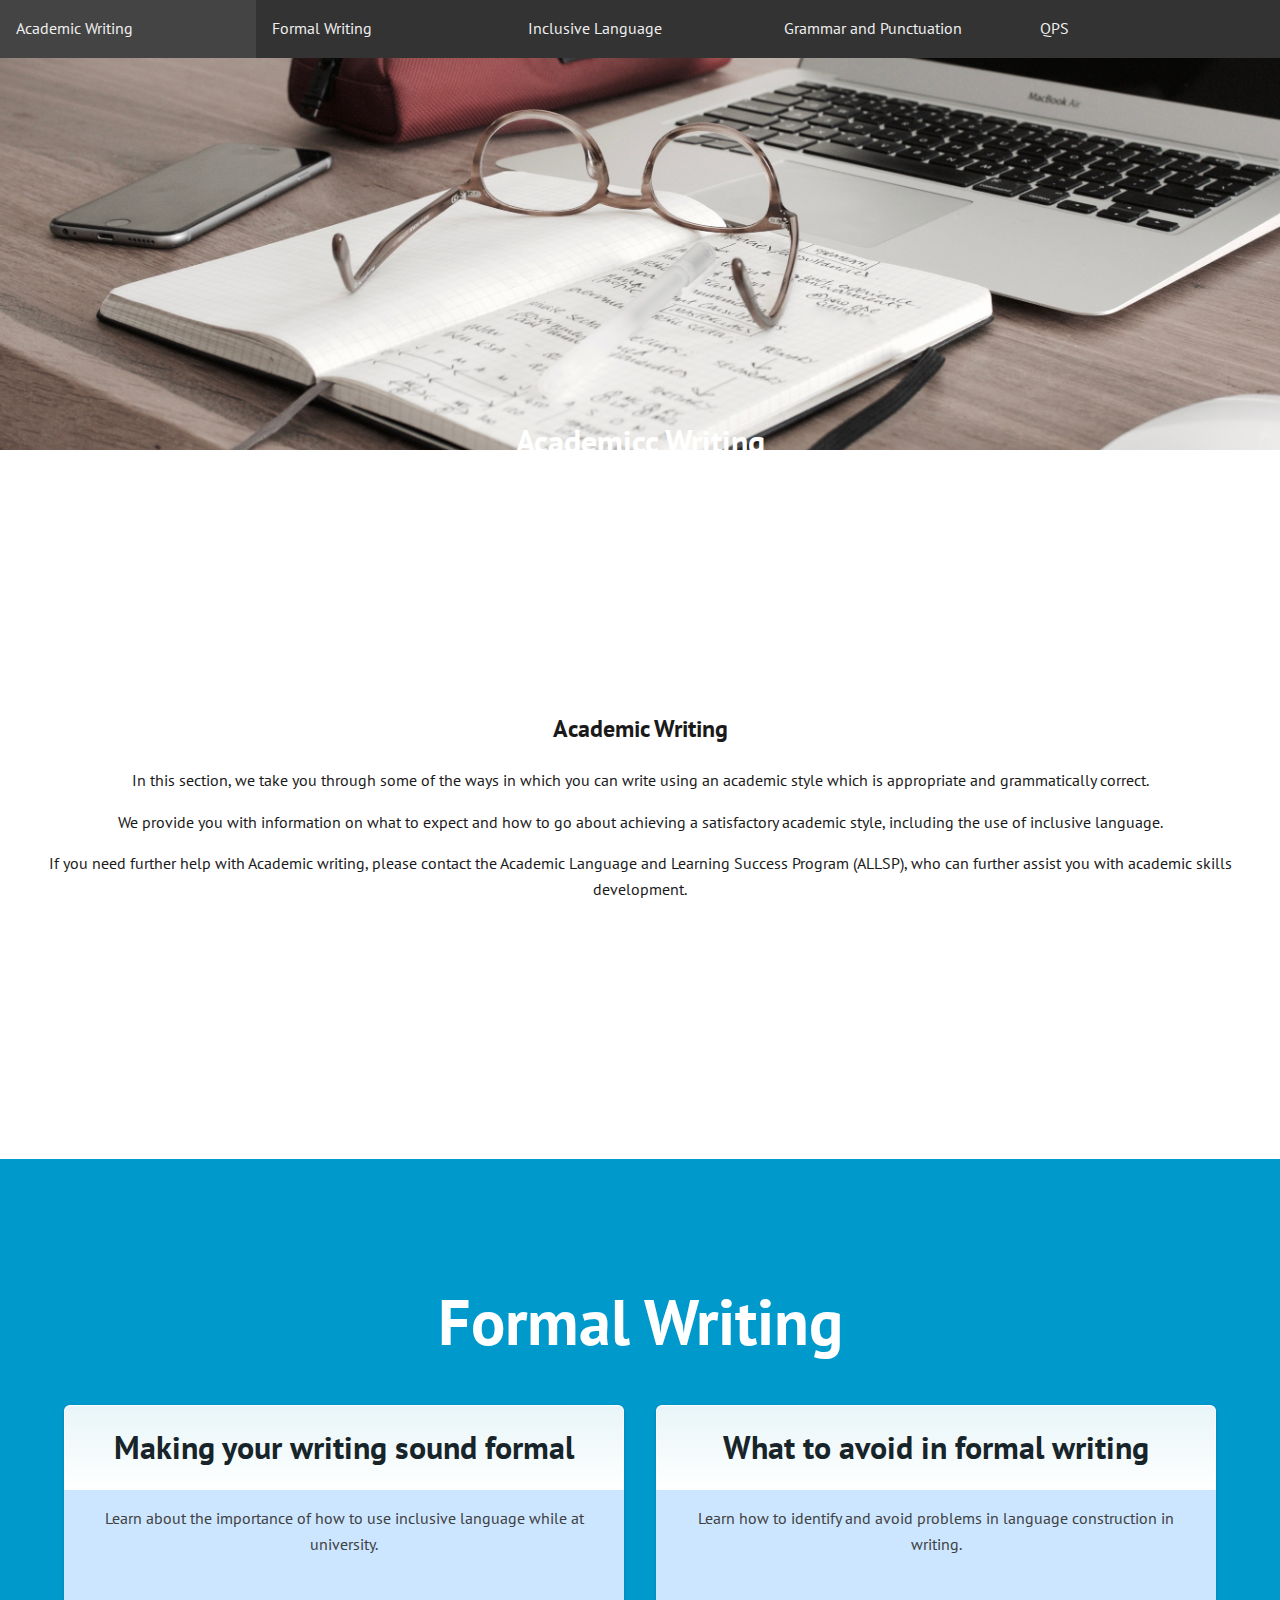
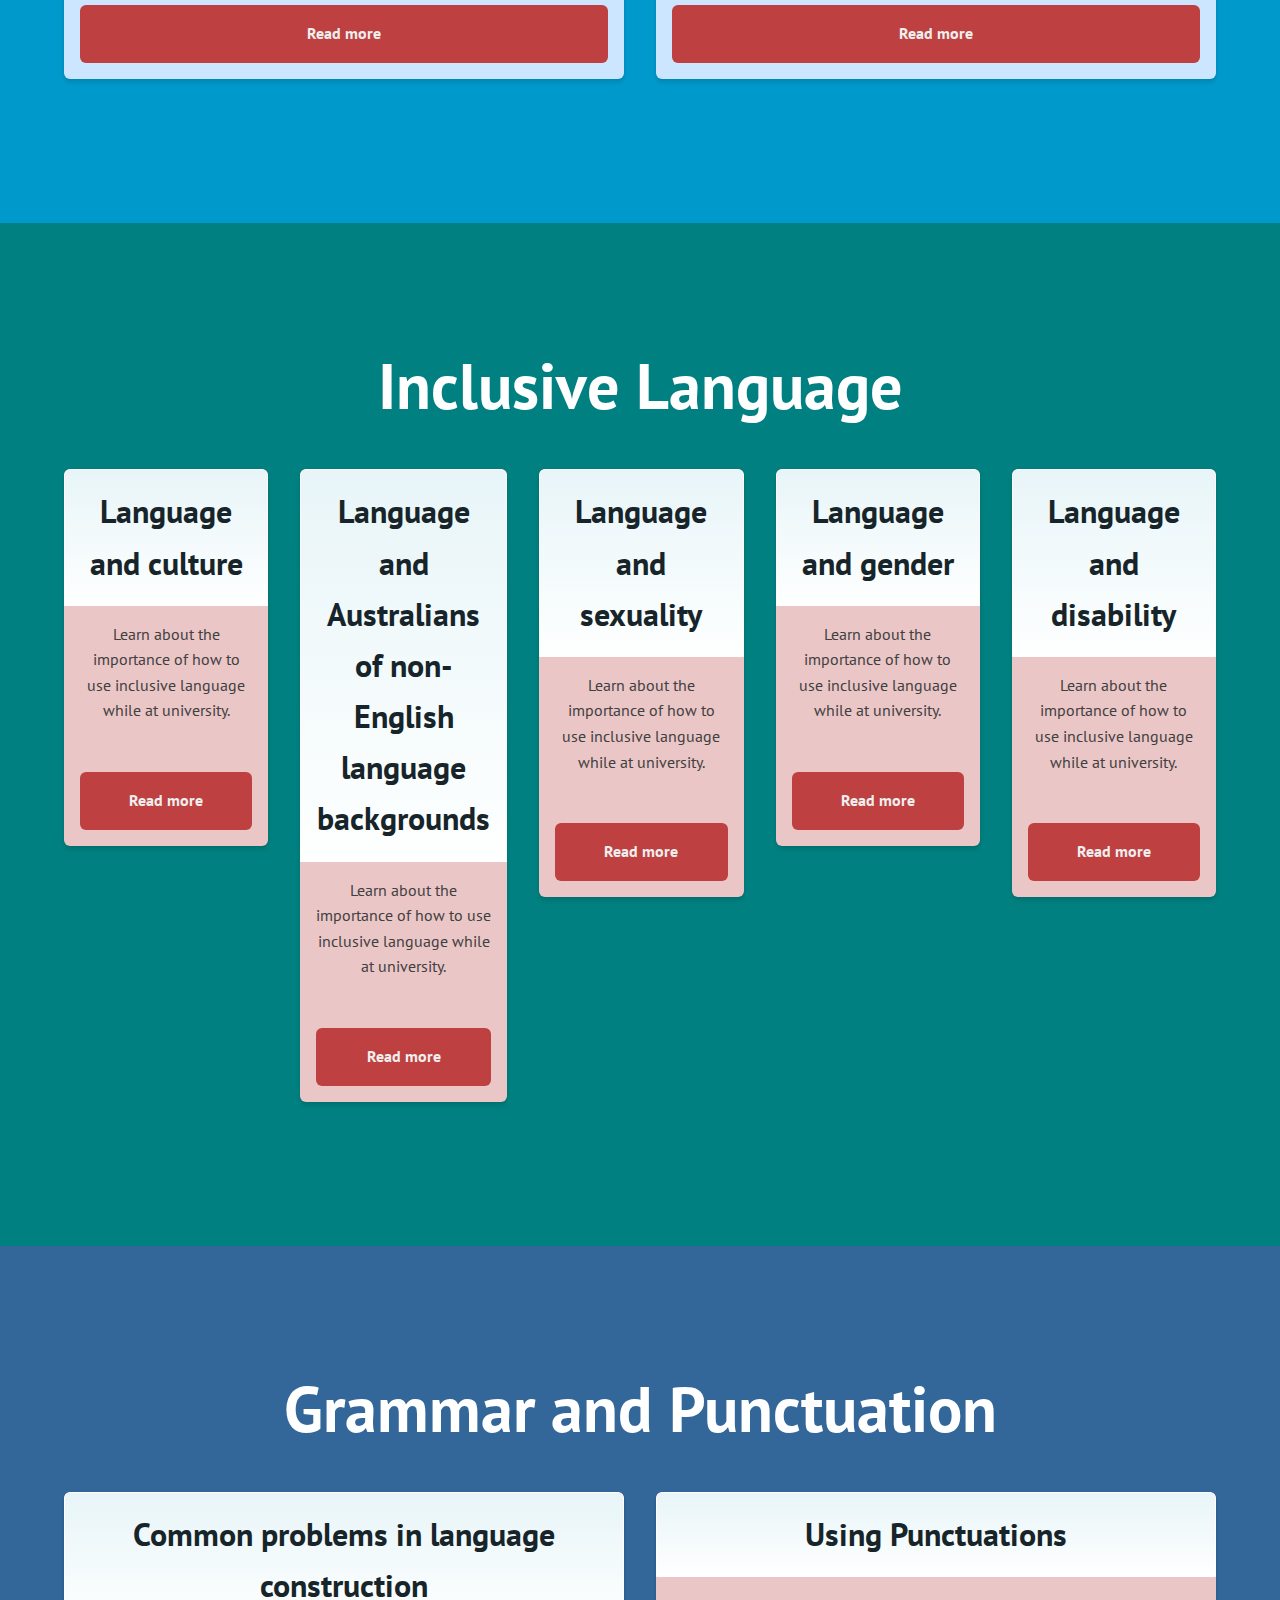
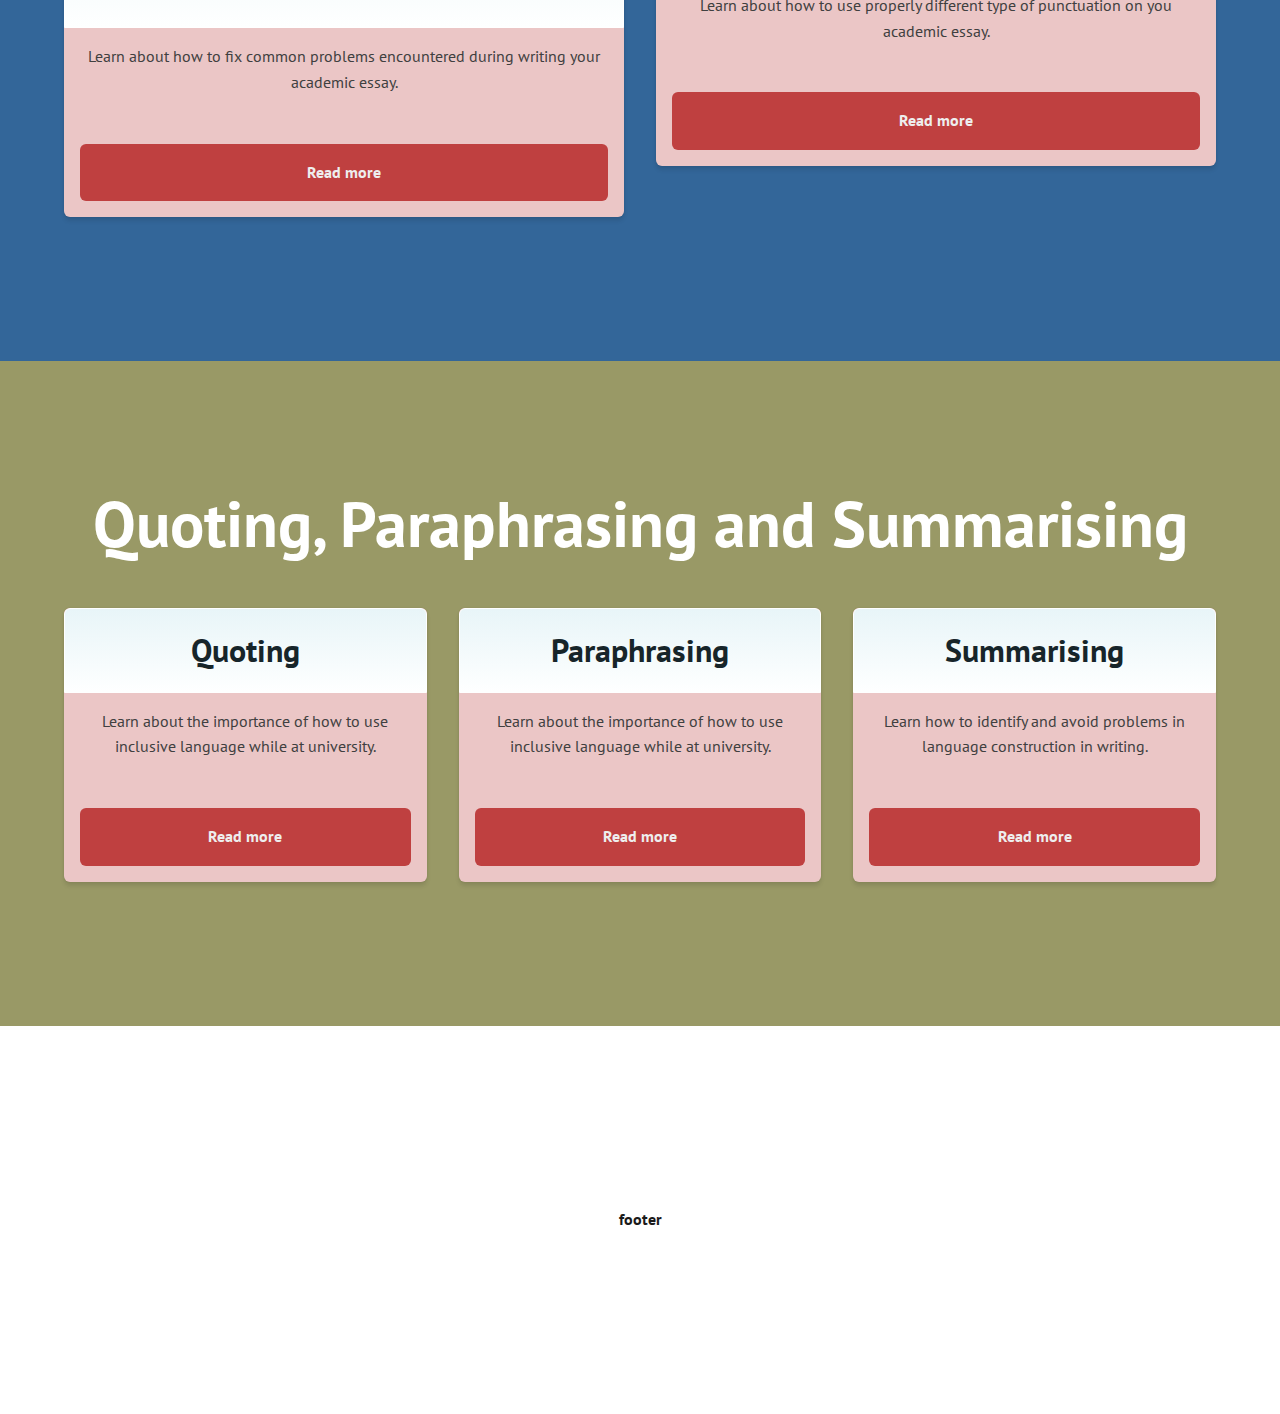
==== Landing-page/index.html @ 20d3de5f "- Edited the styles.css for the landing page to match the new styles for nav - Edited div containers" ====
<!DOCTYPE html>
<html lang="en">
  <head>
    <meta charset="utf-8">
    <link rel="stylesheet" href="style.css">
    <link rel="stylesheet" href="https://use.fontawesome.com/releases/v5.8.2/css/all.css" integrity="sha384-oS3vJWv+0UjzBfQzYUhtDYW+Pj2yciDJxpsK1OYPAYjqT085Qq/1cq5FLXAZQ7Ay" crossorigin="anonymous">
    <link rel="stylesheet" href="cardstyle.css">
    <title>Academic Writing</title>
  </head>
  <body>

<!-- Welcome Page-->
<div id="showcase">
  <header>
    <nav class='cf'>
      <ul class='cf'>
        <li>
          <a href="#showcase">Academic Writing</a>
        </li>
        <li>
          <a href='#'>Formal Writing</a>
        </li>
        <li>
          <a href='#'>Inclusive Language </a>
        </li>
        <li>
          <a href='#'>Grammar and Punctuation</a>
        </li>
        <li>
          <a href='#'>QPS</a>
        </li>
      </ul>
    </nav>
  </header>
  <div class="section-main container">
    <h1>Academicc Writing</h1>
    <h2>Introduction to academic writing</h2>
  </div>
</div>

<!-- Description space-->
<section id="description" class="section bg-colour4">
  <div class="section-main container">
    <h2>Academic Writing</h2>
    <p>In this section, we take you through some of the ways in which you can write using an academic style which is appropriate and grammatically correct.</p>
    <p> We provide you with information on what to expect and how to go about achieving a satisfactory academic style, including the use of inclusive language.</p>
    <p>If you need further help with Academic writing, please contact the Academic Language and Learning Success Program (ALLSP), who can further assist you with academic skills development.</p>

  </div>
</section>

<!-- Formal Writing-->
<section id="formalwriting" class="section">
  <div class="container">
    <h2 class="section-head">Formal Writing</h2>

    <div class="wrapper">
      <div class="flex-container">
        <div class="card-wrap">
          <div class="card1 flex-item">
            <div class="card-header">
              <h3 class="title">Making your writing sound formal</h3>
            </div>
            <div class="card-main">
              <div class="main-description">
                <p>Learn about the importance of how to use inclusive language while at university. <span class="card-button"><strong>Read more</strong></span></p>
              </div>
            </div>
            <div class="card-footer">
              <a href="" class="card-button1">Read more</a>
            </div>
          </div>
        </div>
      </div>

      <div class="flex-container">
        <div class="card-wrap">
          <div class="card1 flex-item">
            <div class="card-header">
              <h3 class="title">What to avoid in formal writing</h3>
            </div>
            <div class="card-main">
              <div class="main-description">
                <p>Learn how to identify and avoid problems in language construction in writing. <span class="card-button"><strong>Read more</strong></span></p>
              </div>
            </div>
            <div class="card-footer">
              <a href="" class="card-button1">Read more</a>
            </div>
          </div>
        </div>
      </div>
    </div>
  </div>
</section>

<!-- Inclusive Language-->
<section id="inclusivelanguage" class="section bg-colour1">
  <div class="container">
    <h2 class="section-head">Inclusive Language</h2>
    
    <div class="wrapper">

      <div class="flex-container">
        <div class="card-wrap">
          <div class="card flex-item">
            <div class="card-header">
              <h3 class="title">Language and culture</h3>
            </div>
            <div class="card-main">
              <div class="main-description">
                <p>Learn about the importance of how to use inclusive language while at university. <span class="card-button"><strong>Read more</strong></span></p>
              </div>
            </div>
            <div class="card-footer">
              <a href="" class="card-button">Read more</a>
            </div>
          </div>
        </div>
      </div>
      
      <div class="flex-container">
        <div class="card-wrap">
          <div class="card flex-item">
            <div class="card-header">
              <h3 class="title">Language and Australians  of non-English language backgrounds</h3>
            </div>
            <div class="card-main">
              <div class="main-description">
                <p>Learn about the importance of how to use inclusive language while at university. <span class="card-button"><strong>Read more</strong></span></p>
              </div>
            </div>
            <div class="card-footer">
              <a href="" class="card-button">Read more</a>
            </div>
          </div>
        </div>
      </div>

      <div class="flex-container">
        <div class="card-wrap">
          <div class="card flex-item">
            <div class="card-header">
              <h3 class="title">Language and sexuality</h3>
            </div>
            <div class="card-main">
              <div class="main-description">
                <p>Learn about the importance of how to use inclusive language while at university. <span class="card-button"><strong>Read more</strong></span></p>
              </div>
            </div>
            <div class="card-footer">
              <a href="" class="card-button">Read more</a>
            </div>
          </div>
        </div>
      </div>

      <div class="flex-container">
        <div class="card-wrap">
          <div class="card flex-item">
            <div class="card-header">
              <h3 class="title">Language and gender</h3>
            </div>
            <div class="card-main">
              <div class="main-description">
                <p>Learn about the importance of how to use inclusive language while at university. <span class="card-button"><strong>Read more</strong></span></p>
              </div>
            </div>
            <div class="card-footer">
              <a href="" class="card-button">Read more</a>
            </div>
          </div>
        </div>
      </div>

      <div class="flex-container">
        <div class="card-wrap">
          <div class="card flex-item">
            <div class="card-header">
              <h3 class="title">Language and disability</h3>
            </div>
            <div class="card-main">
              <div class="main-description">
                <p>Learn about the importance of how to use inclusive language while at university. <span class="card-button"><strong>Read more</strong></span></p>
              </div>
            </div>
            <div class="card-footer">
              <a href="" class="card-button">Read more</a>
            </div>
          </div>
        </div>
      </div>
    </div>
  </div>
</section>

<!-- Gramar & Punctuation-->
<section id="grampunct" class="section bg-colour2">
  <div class="container">
    <h2 class="section-head">Grammar and Punctuation</h2>

    <div class="wrapper">

      <div class="flex-container">
        <div class="card-wrap">
          <div class="card flex-item">
            <div class="card-header">
              <h3 class="title">Common problems in language construction</h3>
            </div>
            <div class="card-main">
              <div class="main-description">
                <p>Learn about how to fix common problems encountered during writing your academic essay. <span class="card-button"><strong>Read more</strong></span></p>
              </div>
            </div>
            <div class="card-footer">
              <a href="" class="card-button">Read more</a>
            </div>
          </div>
        </div>
      </div>

      <div class="flex-container">
        <div class="card-wrap">
          <div class="card flex-item">
            <div class="card-header">
              <h3 class="title">Using Punctuations</h3>
            </div>
            <div class="card-main">
              <div class="main-description">
                <p>Learn about how to use properly different type of punctuation on you academic essay. <span class="card-button"><strong>Read more</strong></span></p>
              </div>
            </div>
            <div class="card-footer">
              <a href="" class="card-button">Read more</a>
            </div>
          </div>
        </div>
      </div>
    </div>
  </div>
</section>

<!-- QPS-->
<section id="qps" class="section bg-colour3">
  <div class="container">
    <h2 class="section-head">Quoting, Paraphrasing and Summarising</h2>

    <div class="wrapper">

      <div class="flex-container">
        <div class="card-wrap">
          <div class="card flex-item">
            <div class="card-header">
              <h3 class="title">Quoting</h3>
            </div>
            <div class="card-main">
              <div class="main-description">
                <p>Learn about the importance of how to use inclusive language while at university. <span class="card-button"><strong>Read more</strong></span></p>
              </div>
            </div>
            <div class="card-footer">
              <a href="" class="card-button">Read more</a>
            </div>
          </div>
        </div>
      </div>

      <div class="flex-container">
        <div class="card-wrap">
          <div class="card flex-item">
            <div class="card-header">
              <h3 class="title">Paraphrasing</h3>
            </div>
            <div class="card-main">
              <div class="main-description">
                <p>Learn about the importance of how to use inclusive language while at university. <span class="card-button"><strong>Read more</strong></span></p>
              </div>
            </div>
            <div class="card-footer">
              <a href="" class="card-button">Read more</a>
            </div>
          </div>
        </div>
      </div>

      <div class="flex-container">
        <div class="card-wrap">
          <div class="card flex-item">
            <div class="card-header">
              <h3 class="title">Summarising</h3>
            </div>
            <div class="card-main">
              <div class="main-description">
                <p>Learn how to identify and avoid problems in language construction in writing. <span class="card-button"><strong>Read more</strong></span></p>
              </div>
            </div>
            <div class="card-footer">
              <a href="" class="card-button">Read more</a>
            </div>
          </div>
        </div>
      </div>
    </div>
  </div>
</section>

<!-- Footer-->
<section id="footer" class="section bg-colour4">
  <div class="container"><h4>footer</h4></div>
</section>

  </body>
</html>
---- Landing-page/style.css ----
@import url('https://fonts.googleapis.com/css?family=PT+Sans&display=swap');

body{
  font-family: 'PT Sans', sans-serif;
  background-color: #0099cc;
  margin: 0;
  color: #ffffff;
  line-height: 1.6;
  box-sizing: border-box;
  width: 100%;
  font-size: 100%;
}

h3{
  font-size: 2rem;
}

/*Showcase Styling*/
#showcase{
  margin: 0;
  padding: 0;
  background: url('images/AcaWriting.jpeg') no-repeat center/cover;
  width: 100%;
  height: 100vh;
  position: relative;
  overflow-y: hidden;
}

#showcase .container{
  margin-top: 15vh;
}

#showcase h1{
  /*font-size: 6rem;*/
  margin-bottom: 0;
}

#showcase h2{
  /*font-size: 4rem;*/
}

/*Description*/
#description{
  padding: 10rem 0;
  color: #1a1a1a;
}
/*Sections*/
section {
  padding: 20rem 0;
}

/*Navigation*/
nav {
  width: 100%;
  background-color: #333;
  color: #eee;
  position: fixed;
  top: 0;
  z-index: 1;
}
nav ul {
  padding: 0;
  margin: 0;
}
nav li {
  display: inline-block;
  float: left;
  width: 20%;
}
nav a {
  display: inline-block;
  text-align: center;
  text-decoration: none;
  padding: 1rem;
  color: #eee;
  text-decoration: none;
}
nav li:hover {
  background-color: #444;
}
nav a#openup {
  display: none;
}
/*Footer*/
#footer{
  padding: 5rem 0;
  color: #1a1a1a;
}
/*Utility Classes*/
.container{
  text-align: center;
  margin: 0 auto;
  padding: 5rem 3rem;
  /*background: blue;*/
}

/*Section*/
.section {
  padding: 2rem 0;
}

.section-head{
  font-size: 4rem;
  margin: 0;
}

.bg-colour1{
  background: #008080;
}

.bg-colour2{
  background:  #336699;
}

.bg-colour3{
  background:  #999966;
}

.bg-colour4{
  background:  #ffffff;
}
/*
.lead{
  font-size: 1.3rem;
}*/
 @media screen and (min-width: 800px){
  #showcase {
     width: 100%;
     height: 50vh;
   }

  #showcase .container{
     margin-top: 35vh;
   }

   #showcase h1 {
     /*font-size: 6rem;*/
   }

   #showcase h2 {
     /*font-size: 2rem;*/
   }
 }
---- Landing-page/cardstyle.css ----
/* CARD COMPONENT CSS ----------------------------------------------------*/

/* mobile first, applies starting from 320px wide screens */

.wrapper {
  flex-direction: row;
  flex-wrap: wrap;
  width: 100%;
  margin-bottom: 1rem;
  display: inline-block;
  margin: 0;
  padding: 1em 0;
}

.flex-container {
  flex-direction: column;
  flex-basis: 100%;
  flex: 1;
}

.card-wrap {
  padding: 1em;
}

.card {
  border-radius: 6px;
  box-shadow: 0 4px 4px rgba(0,0,0,.1), 0 0 2px rgba(0,0,0,.1);
  /*display: flex;*/
  flex-direction: column;
  overflow: hidden;
  transition: all .2s ease;
  background-color: #ebc6c6;
}

.card:hover {
  box-shadow: 0 10px 10px rgba(0,0,0,.15), 0 4px 8px rgba(0,0,0,.15);
  transform: scale(1.05);
  transform: translateZ(0);
}

.card1 {
  border-radius: 6px;
  box-shadow: 0 4px 4px rgba(0,0,0,.1), 0 0 2px rgba(0,0,0,.1);
  /*display: flex;*/
  flex-direction: column;
  overflow: hidden;
  transition: all .2s ease;
  background-color: #cce6ff;
}

.card1:hover {
  box-shadow: 0 10px 10px rgba(0,0,0,.15), 0 4px 8px rgba(0,0,0,.15);
  transform: scale(1.05);
  transform: translateZ(0);
}

.card-header {
  background: linear-gradient(#e8f5f8, #feffff);
  border: 1px solid #FFF;
  border-radius: 6px 6px 0 0;
  padding: 1em;
}

.material-icons {
  color: #83d2d4;
  display: none;
}

.title {
  color: #17252a;

  margin: 0;
  text-align: center;
}

.card-main {
  padding: 1em;
  text-align: center;
}

.main-description p {
  color: #404040;
  margin: 0;
}

.card-footer {
  border-top: 1px solid #eee;
  display: none;
  padding: .4em;
}

.card-button {
  display: block;
  color: #eeeeee;
  font-weight: 800;
  transition: all .2s ease;
  background-color: #bf4040;
  border-radius: 6px;
  padding: 1rem;
  margin-top: 3rem;
}

.card-button:hover {
  text-decoration: underline;
}

.card-button:visited {
  color: #068c9e;
}


.card-button1 {
  display: block;
  color: #eeeeee;
  font-weight: 800;
  transition: all .2s ease;
  background-color: #bf4040;
  border-radius: 6px;
  padding: 1rem;
  margin-top: 3rem;
}

.card-button1:hover {
  text-decoration: underline;
}

.card-button1:visited {
  color: #068c9e;
}


/* MEDIA QUERIES ------------------------------------------------ */

@media all and (min-width: 1000px) {
  .wrapper {
    display: flex;
  }

  .flex-container {
    display: flex;
  }
}
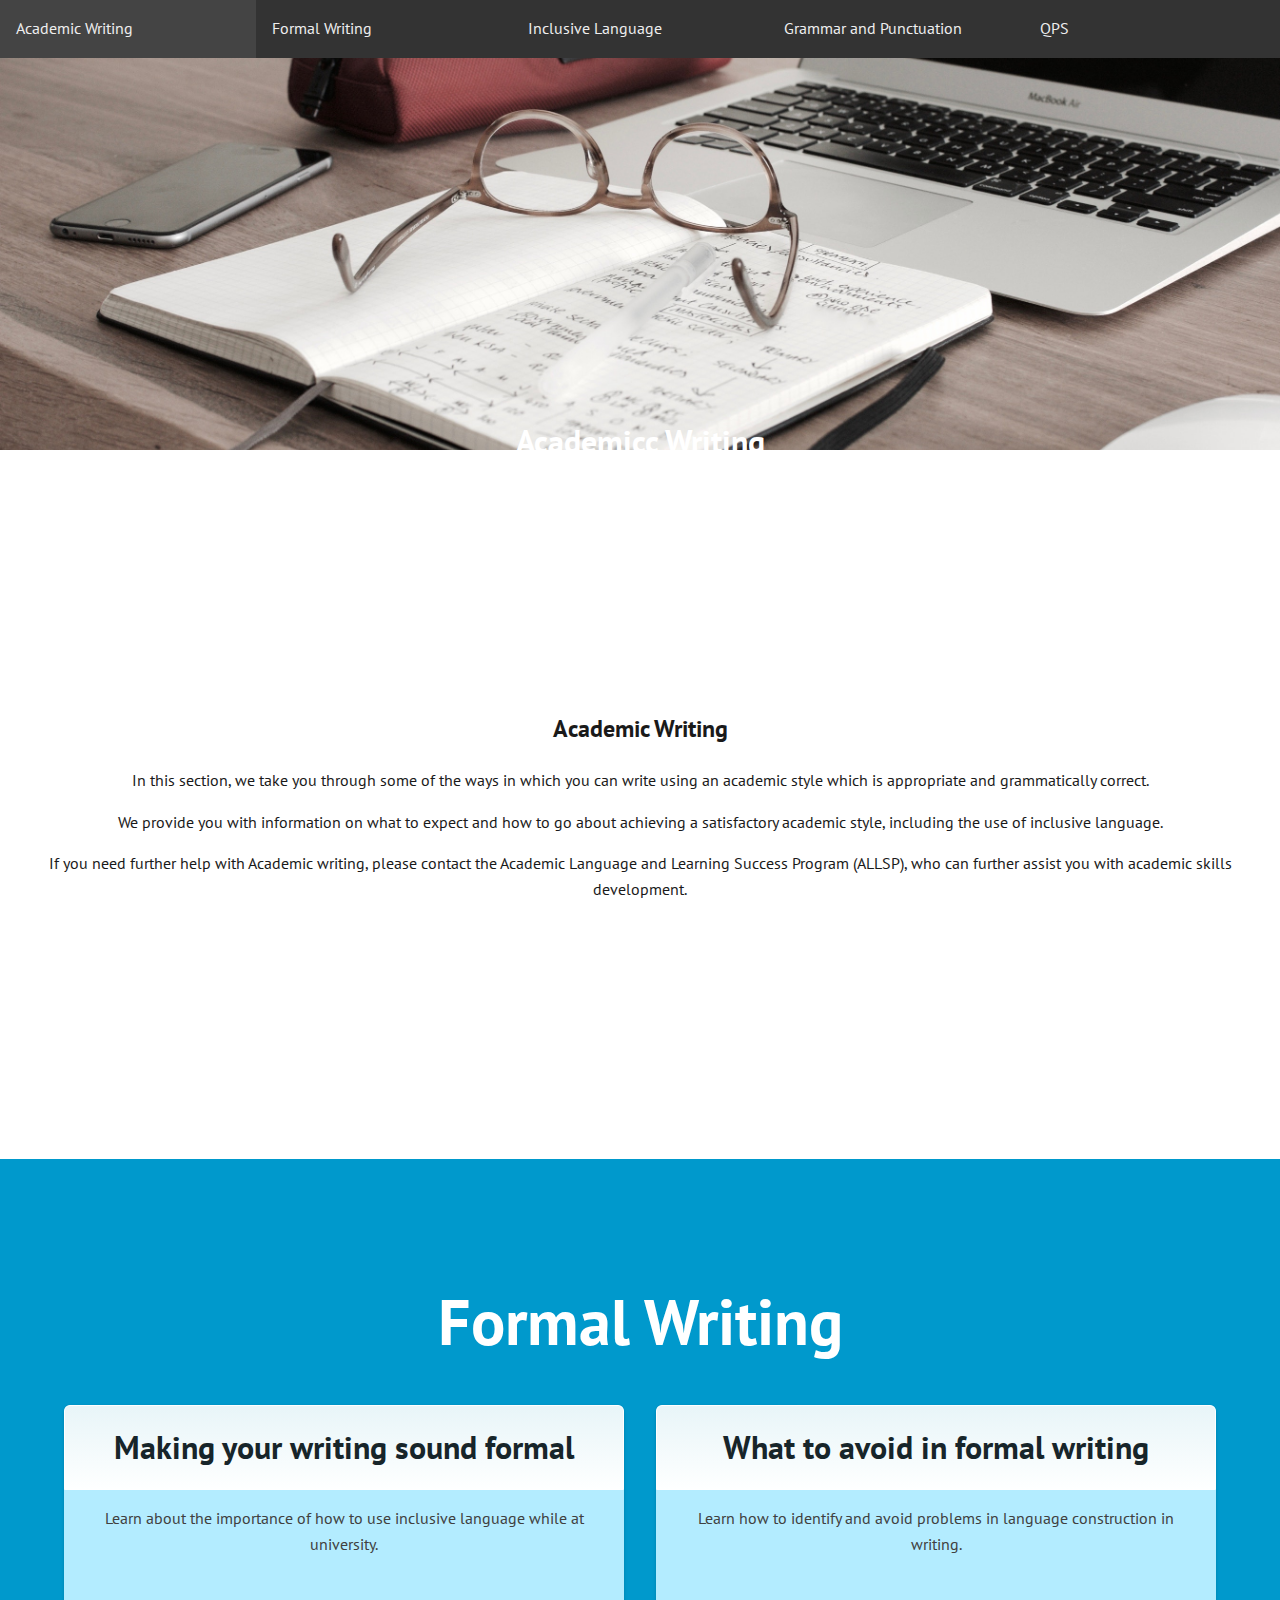
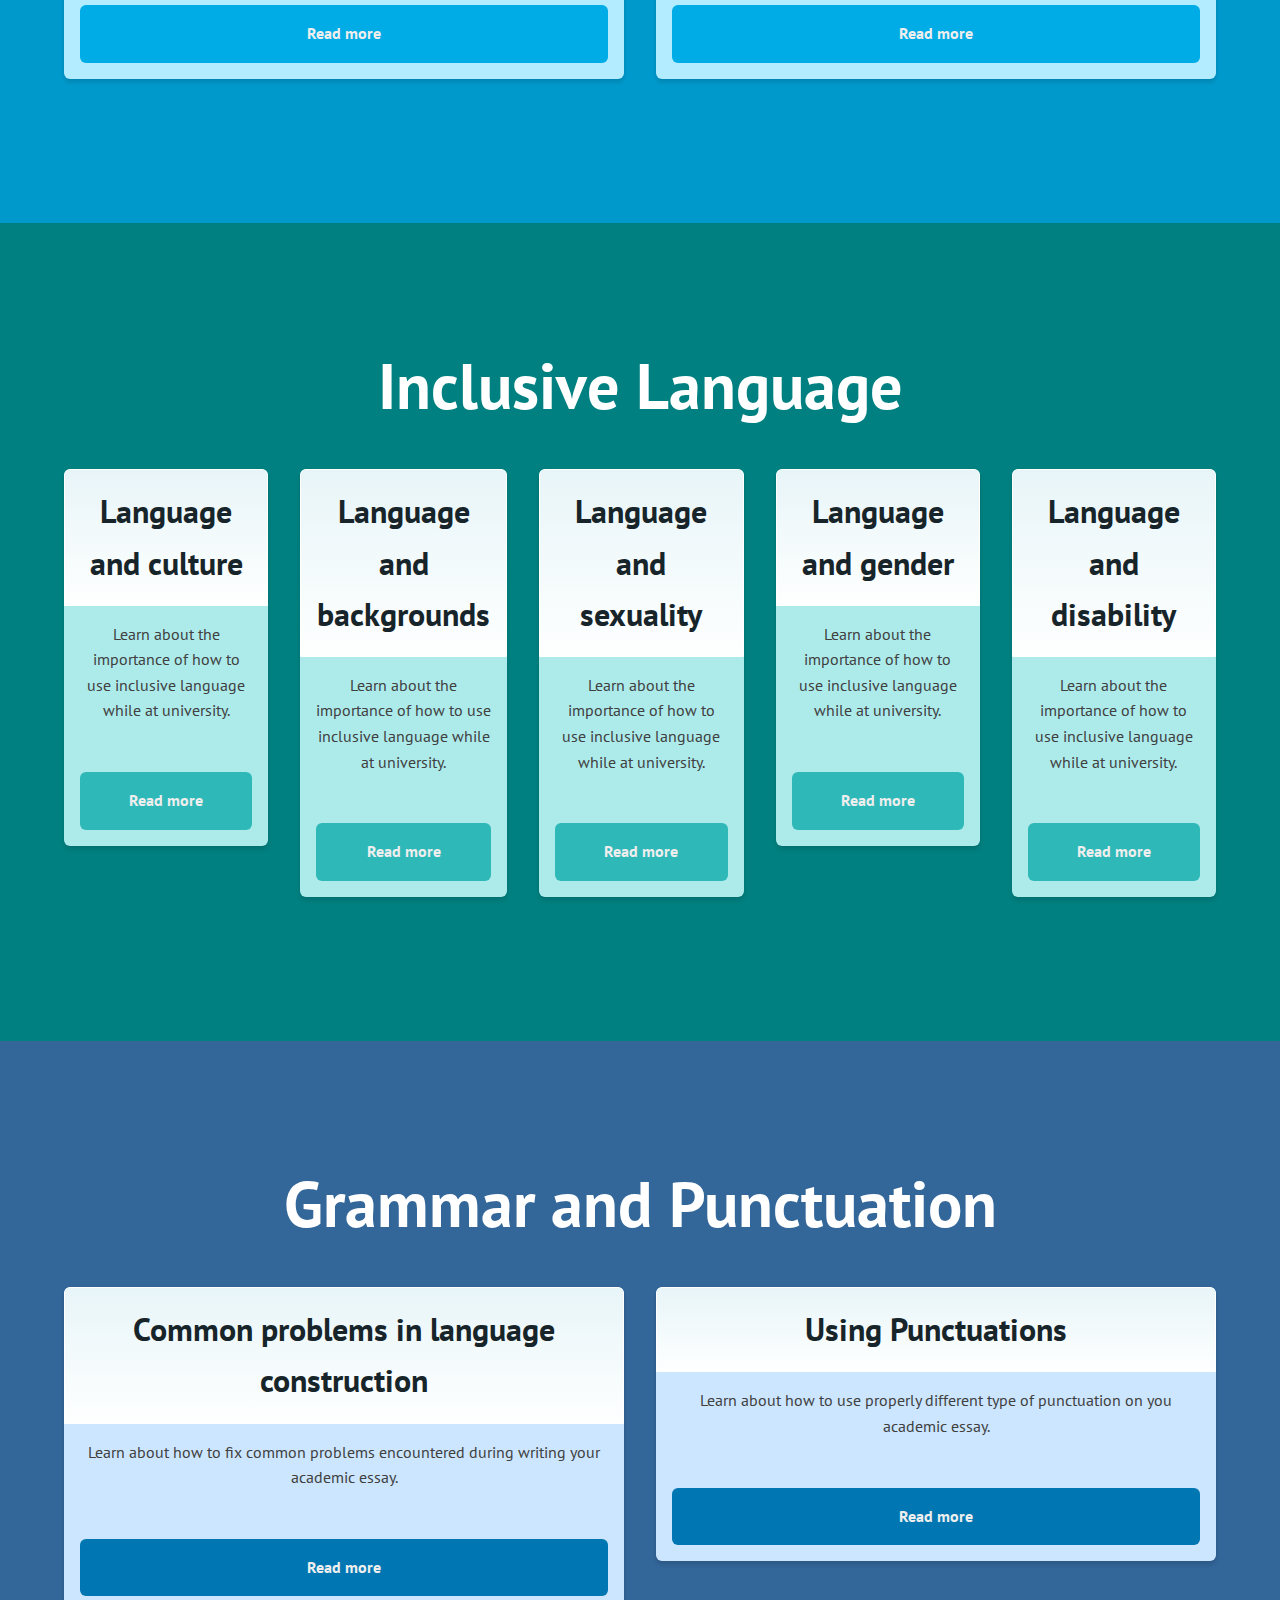
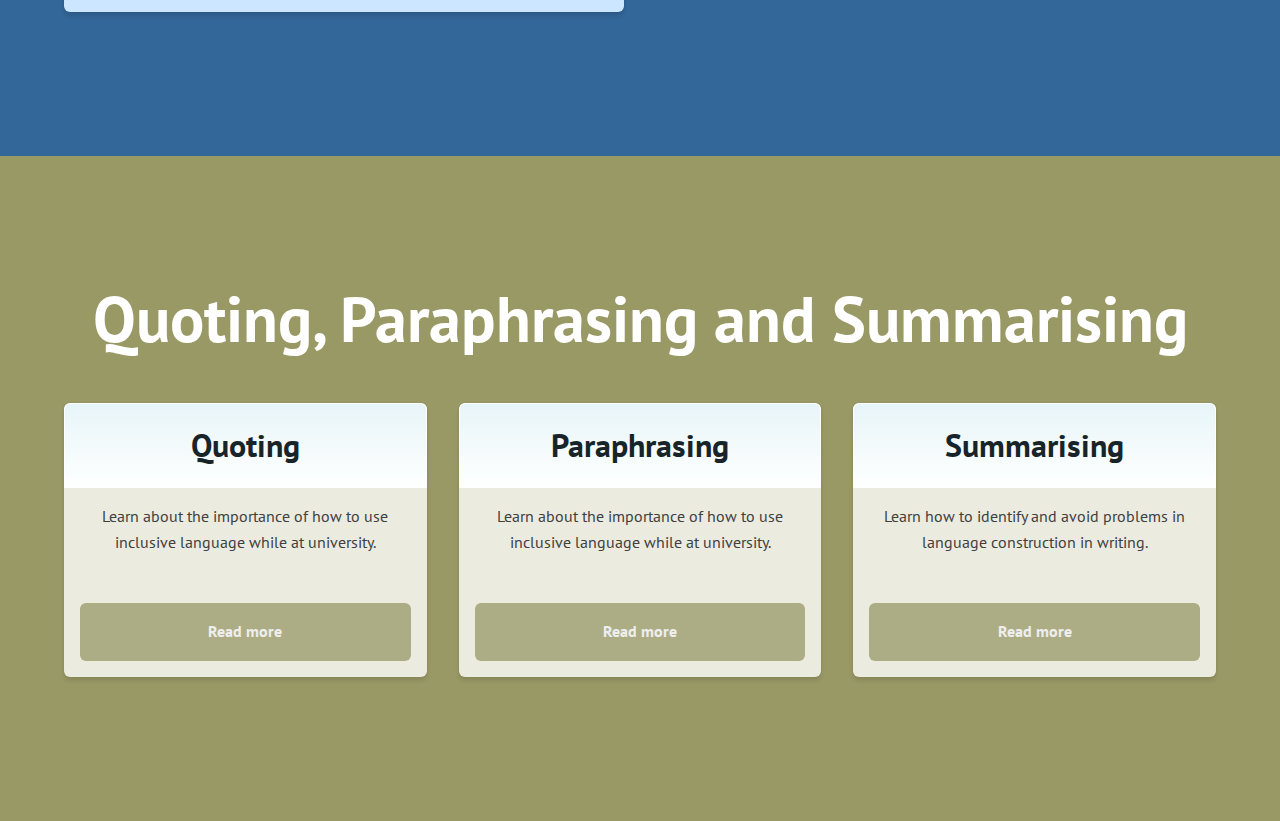
==== commit 98d9049f: "Changing the colour od button and card" ====
--- a/Landing-page/index.html
+++ b/Landing-page/index.html
@@ -57,35 +57,35 @@
     <div class="wrapper">
       <div class="flex-container">
         <div class="card-wrap">
-          <div class="card1 flex-item">
+          <div class="card fw flex-item">
             <div class="card-header">
               <h3 class="title">Making your writing sound formal</h3>
             </div>
             <div class="card-main">
               <div class="main-description">
-                <p>Learn about the importance of how to use inclusive language while at university. <span class="card-button"><strong>Read more</strong></span></p>
-              </div>
-            </div>
-            <div class="card-footer">
-              <a href="" class="card-button1">Read more</a>
-            </div>
-          </div>
-        </div>
-      </div>
-
-      <div class="flex-container">
-        <div class="card-wrap">
-          <div class="card1 flex-item">
+                <p>Learn about the importance of how to use inclusive language while at university. <span class="card-button fwb"><strong>Read more</strong></span></p>
+              </div>
+            </div>
+            <div class="card-footer">
+              <a href="" class="card-button fwb">Read more</a>
+            </div>
+          </div>
+        </div>
+      </div>
+
+      <div class="flex-container">
+        <div class="card-wrap">
+          <div class="card fw flex-item">
             <div class="card-header">
               <h3 class="title">What to avoid in formal writing</h3>
             </div>
             <div class="card-main">
               <div class="main-description">
-                <p>Learn how to identify and avoid problems in language construction in writing. <span class="card-button"><strong>Read more</strong></span></p>
-              </div>
-            </div>
-            <div class="card-footer">
-              <a href="" class="card-button1">Read more</a>
+                <p>Learn how to identify and avoid problems in language construction in writing. <span class="card-button fwb"><strong>Read more</strong></span></p>
+              </div>
+            </div>
+            <div class="card-footer">
+              <a href="" class="card-button fwb">Read more</a>
             </div>
           </div>
         </div>
@@ -98,94 +98,94 @@
 <section id="inclusivelanguage" class="section bg-colour1">
   <div class="container">
     <h2 class="section-head">Inclusive Language</h2>
-    
+
     <div class="wrapper">
 
       <div class="flex-container">
         <div class="card-wrap">
-          <div class="card flex-item">
+          <div class="card inlang flex-item">
             <div class="card-header">
               <h3 class="title">Language and culture</h3>
             </div>
             <div class="card-main">
               <div class="main-description">
-                <p>Learn about the importance of how to use inclusive language while at university. <span class="card-button"><strong>Read more</strong></span></p>
-              </div>
-            </div>
-            <div class="card-footer">
-              <a href="" class="card-button">Read more</a>
-            </div>
-          </div>
-        </div>
-      </div>
-      
-      <div class="flex-container">
-        <div class="card-wrap">
-          <div class="card flex-item">
-            <div class="card-header">
-              <h3 class="title">Language and Australians  of non-English language backgrounds</h3>
-            </div>
-            <div class="card-main">
-              <div class="main-description">
-                <p>Learn about the importance of how to use inclusive language while at university. <span class="card-button"><strong>Read more</strong></span></p>
-              </div>
-            </div>
-            <div class="card-footer">
-              <a href="" class="card-button">Read more</a>
-            </div>
-          </div>
-        </div>
-      </div>
-
-      <div class="flex-container">
-        <div class="card-wrap">
-          <div class="card flex-item">
+                <p>Learn about the importance of how to use inclusive language while at university. <span class="card-button inlang-b"><strong>Read more</strong></span></p>
+              </div>
+            </div>
+            <div class="card-footer">
+              <a href="" class="card-button inlang-b">Read more</a>
+            </div>
+          </div>
+        </div>
+      </div>
+
+      <div class="flex-container">
+        <div class="card-wrap">
+          <div class="card inlang flex-item">
+            <div class="card-header">
+              <h3 class="title">Language and backgrounds</h3>
+            </div>
+            <div class="card-main">
+              <div class="main-description">
+                <p>Learn about the importance of how to use inclusive language while at university. <span class="card-button inlang-b"><strong>Read more</strong></span></p>
+              </div>
+            </div>
+            <div class="card-footer">
+              <a href="" class="card-button inlang-b">Read more</a>
+            </div>
+          </div>
+        </div>
+      </div>
+
+      <div class="flex-container">
+        <div class="card-wrap">
+          <div class="card inlang flex-item">
             <div class="card-header">
               <h3 class="title">Language and sexuality</h3>
             </div>
             <div class="card-main">
               <div class="main-description">
-                <p>Learn about the importance of how to use inclusive language while at university. <span class="card-button"><strong>Read more</strong></span></p>
-              </div>
-            </div>
-            <div class="card-footer">
-              <a href="" class="card-button">Read more</a>
-            </div>
-          </div>
-        </div>
-      </div>
-
-      <div class="flex-container">
-        <div class="card-wrap">
-          <div class="card flex-item">
+                <p>Learn about the importance of how to use inclusive language while at university. <span class="card-button inlang-b"><strong>Read more</strong></span></p>
+              </div>
+            </div>
+            <div class="card-footer">
+              <a href="" class="card-button inlang-b">Read more</a>
+            </div>
+          </div>
+        </div>
+      </div>
+
+      <div class="flex-container">
+        <div class="card-wrap">
+          <div class="card inlang flex-item">
             <div class="card-header">
               <h3 class="title">Language and gender</h3>
             </div>
             <div class="card-main">
               <div class="main-description">
-                <p>Learn about the importance of how to use inclusive language while at university. <span class="card-button"><strong>Read more</strong></span></p>
-              </div>
-            </div>
-            <div class="card-footer">
-              <a href="" class="card-button">Read more</a>
-            </div>
-          </div>
-        </div>
-      </div>
-
-      <div class="flex-container">
-        <div class="card-wrap">
-          <div class="card flex-item">
+                <p>Learn about the importance of how to use inclusive language while at university. <span class="card-button inlang-b"><strong>Read more</strong></span></p>
+              </div>
+            </div>
+            <div class="card-footer">
+              <a href="" class="card-button inlang-b">Read more</a>
+            </div>
+          </div>
+        </div>
+      </div>
+
+      <div class="flex-container">
+        <div class="card-wrap">
+          <div class="card inlang flex-item">
             <div class="card-header">
               <h3 class="title">Language and disability</h3>
             </div>
             <div class="card-main">
               <div class="main-description">
-                <p>Learn about the importance of how to use inclusive language while at university. <span class="card-button"><strong>Read more</strong></span></p>
-              </div>
-            </div>
-            <div class="card-footer">
-              <a href="" class="card-button">Read more</a>
+                <p>Learn about the importance of how to use inclusive language while at university. <span class="card-button inlang-b"><strong>Read more</strong></span></p>
+              </div>
+            </div>
+            <div class="card-footer">
+              <a href="" class="card-button inlang-b">Read more</a>
             </div>
           </div>
         </div>
@@ -203,35 +203,35 @@
 
       <div class="flex-container">
         <div class="card-wrap">
-          <div class="card flex-item">
+          <div class="card grapunc flex-item">
             <div class="card-header">
               <h3 class="title">Common problems in language construction</h3>
             </div>
             <div class="card-main">
               <div class="main-description">
-                <p>Learn about how to fix common problems encountered during writing your academic essay. <span class="card-button"><strong>Read more</strong></span></p>
-              </div>
-            </div>
-            <div class="card-footer">
-              <a href="" class="card-button">Read more</a>
-            </div>
-          </div>
-        </div>
-      </div>
-
-      <div class="flex-container">
-        <div class="card-wrap">
-          <div class="card flex-item">
+                <p>Learn about how to fix common problems encountered during writing your academic essay. <span class="card-button grapunc-b"><strong>Read more</strong></span></p>
+              </div>
+            </div>
+            <div class="card-footer">
+              <a href="" class="card-button grapunc-b">Read more</a>
+            </div>
+          </div>
+        </div>
+      </div>
+
+      <div class="flex-container">
+        <div class="card-wrap">
+          <div class="card grapunc flex-item">
             <div class="card-header">
               <h3 class="title">Using Punctuations</h3>
             </div>
             <div class="card-main">
               <div class="main-description">
-                <p>Learn about how to use properly different type of punctuation on you academic essay. <span class="card-button"><strong>Read more</strong></span></p>
-              </div>
-            </div>
-            <div class="card-footer">
-              <a href="" class="card-button">Read more</a>
+                <p>Learn about how to use properly different type of punctuation on you academic essay. <span class="card-button grapunc-b"><strong>Read more</strong></span></p>
+              </div>
+            </div>
+            <div class="card-footer">
+              <a href="" class="card-button grapunc-b">Read more</a>
             </div>
           </div>
         </div>
@@ -249,64 +249,59 @@
 
       <div class="flex-container">
         <div class="card-wrap">
-          <div class="card flex-item">
+          <div class="card qps flex-item">
             <div class="card-header">
               <h3 class="title">Quoting</h3>
             </div>
             <div class="card-main">
               <div class="main-description">
-                <p>Learn about the importance of how to use inclusive language while at university. <span class="card-button"><strong>Read more</strong></span></p>
-              </div>
-            </div>
-            <div class="card-footer">
-              <a href="" class="card-button">Read more</a>
-            </div>
-          </div>
-        </div>
-      </div>
-
-      <div class="flex-container">
-        <div class="card-wrap">
-          <div class="card flex-item">
+                <p>Learn about the importance of how to use inclusive language while at university. <span class="card-button qps-b"><strong>Read more</strong></span></p>
+              </div>
+            </div>
+            <div class="card-footer">
+              <a href="" class="card-button qps-b">Read more</a>
+            </div>
+          </div>
+        </div>
+      </div>
+
+      <div class="flex-container">
+        <div class="card-wrap">
+          <div class="card qps flex-item">
             <div class="card-header">
               <h3 class="title">Paraphrasing</h3>
             </div>
             <div class="card-main">
               <div class="main-description">
-                <p>Learn about the importance of how to use inclusive language while at university. <span class="card-button"><strong>Read more</strong></span></p>
-              </div>
-            </div>
-            <div class="card-footer">
-              <a href="" class="card-button">Read more</a>
-            </div>
-          </div>
-        </div>
-      </div>
-
-      <div class="flex-container">
-        <div class="card-wrap">
-          <div class="card flex-item">
+                <p>Learn about the importance of how to use inclusive language while at university. <span class="card-button qps-b"><strong>Read more</strong></span></p>
+              </div>
+            </div>
+            <div class="card-footer">
+              <a href="" class="card-button qps-b">Read more</a>
+            </div>
+          </div>
+        </div>
+      </div>
+
+      <div class="flex-container">
+        <div class="card-wrap">
+          <div class="card qps flex-item">
             <div class="card-header">
               <h3 class="title">Summarising</h3>
             </div>
             <div class="card-main">
               <div class="main-description">
-                <p>Learn how to identify and avoid problems in language construction in writing. <span class="card-button"><strong>Read more</strong></span></p>
-              </div>
-            </div>
-            <div class="card-footer">
-              <a href="" class="card-button">Read more</a>
+                <p>Learn how to identify and avoid problems in language construction in writing. <span class="card-button qps-b"><strong>Read more</strong></span></p>
+              </div>
+            </div>
+            <div class="card-footer">
+              <a href="" class="card-button qps-b">Read more</a>
             </div>
           </div>
         </div>
       </div>
     </div>
   </div>
-</section>
-
-<!-- Footer-->
-<section id="footer" class="section bg-colour4">
-  <div class="container"><h4>footer</h4></div>
 </section>
 
   </body>
--- a/Landing-page/cardstyle.css
+++ b/Landing-page/cardstyle.css
@@ -32,23 +32,27 @@
   background-color: #ebc6c6;
 }
 
-.card:hover {
-  box-shadow: 0 10px 10px rgba(0,0,0,.15), 0 4px 8px rgba(0,0,0,.15);
-  transform: scale(1.05);
-  transform: translateZ(0);
+/*Card colour for formal writing*/
+.fw{
+  background-color: #b3ecff;
 }
 
-.card1 {
-  border-radius: 6px;
-  box-shadow: 0 4px 4px rgba(0,0,0,.1), 0 0 2px rgba(0,0,0,.1);
-  /*display: flex;*/
-  flex-direction: column;
-  overflow: hidden;
-  transition: all .2s ease;
+/*card colour for inclusive writing*/
+.inlang {
+  background-color: #adebeb;
+}
+
+/*card colour for grammar and punctuation*/
+.grapunc {
   background-color: #cce6ff;
 }
 
-.card1:hover {
+/*card colour for qps*/
+.qps {
+  background-color: #ebebe0;
+}
+
+.card:hover {
   box-shadow: 0 10px 10px rgba(0,0,0,.15), 0 4px 8px rgba(0,0,0,.15);
   transform: scale(1.05);
   transform: translateZ(0);
@@ -100,6 +104,25 @@
   margin-top: 3rem;
 }
 
+/*button colour for Fomal Writing*/
+.fwb{
+  background-color: #00ace6;
+}
+
+/*button colour for inclusive language*/
+.inlang-b{
+  background-color: #2eb8b8;
+}
+
+/*button colour for grammar and inclusive language*/
+.grapunc-b{
+  background-color: #0077b3;
+}
+
+/*button colour for qps*/
+.qps-b{
+  background-color: #adad85;
+}
 .card-button:hover {
   text-decoration: underline;
 }
@@ -108,25 +131,6 @@
   color: #068c9e;
 }
 
-
-.card-button1 {
-  display: block;
-  color: #eeeeee;
-  font-weight: 800;
-  transition: all .2s ease;
-  background-color: #bf4040;
-  border-radius: 6px;
-  padding: 1rem;
-  margin-top: 3rem;
-}
-
-.card-button1:hover {
-  text-decoration: underline;
-}
-
-.card-button1:visited {
-  color: #068c9e;
-}
 
 
 /* MEDIA QUERIES ------------------------------------------------ */
@@ -139,4 +143,4 @@
   .flex-container {
     display: flex;
   }
-}+}
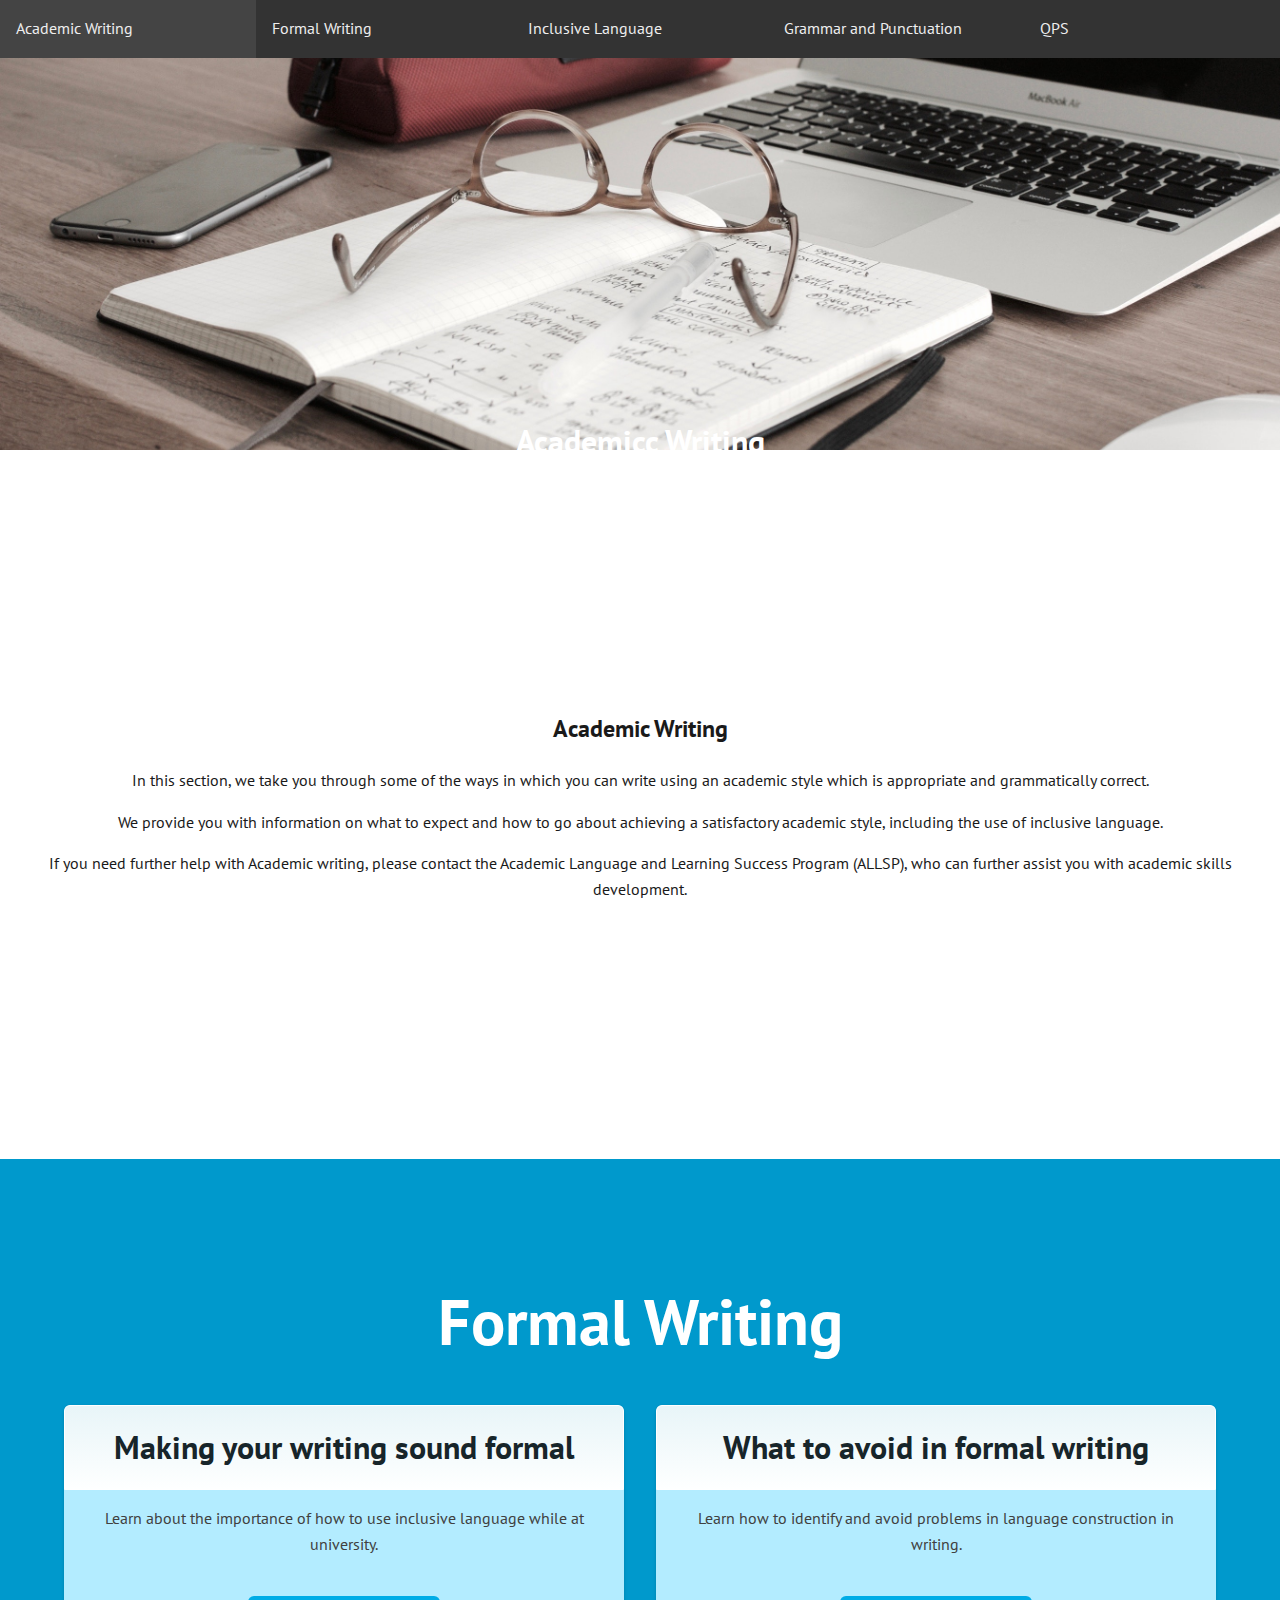
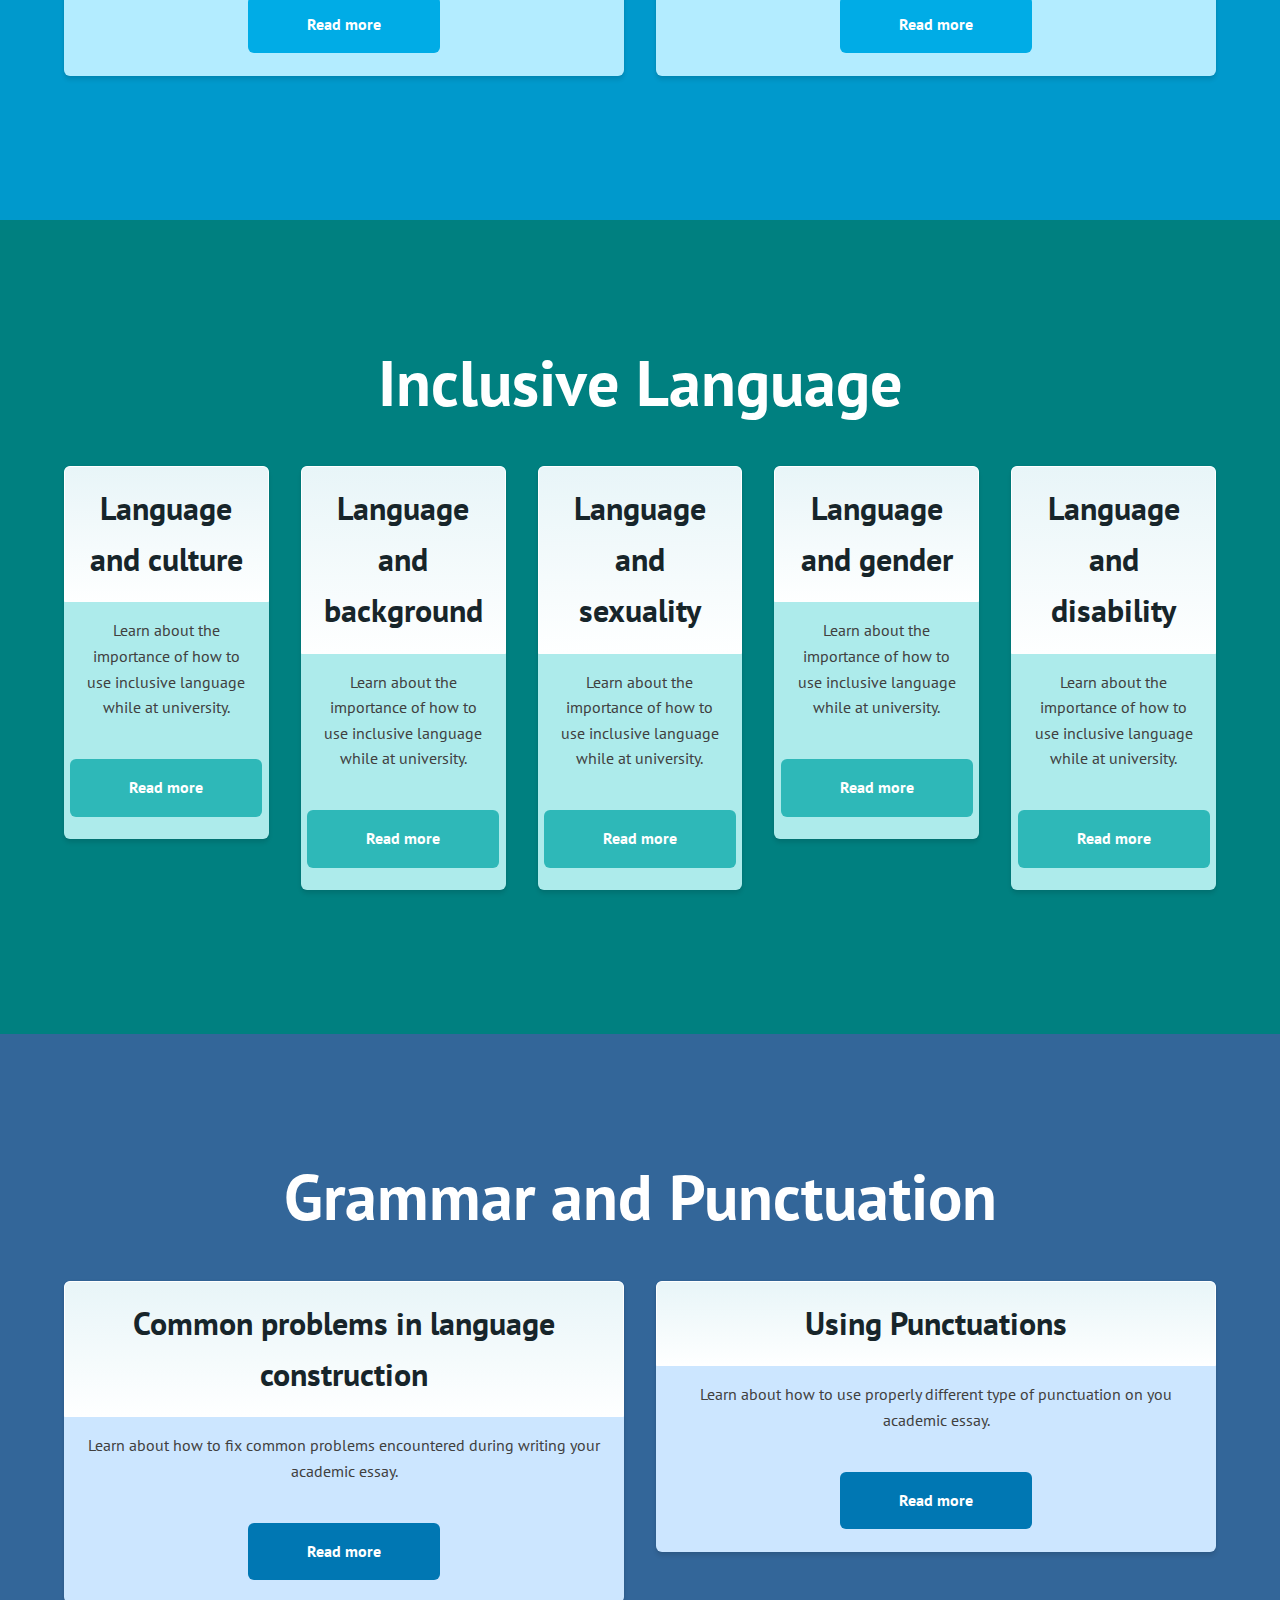
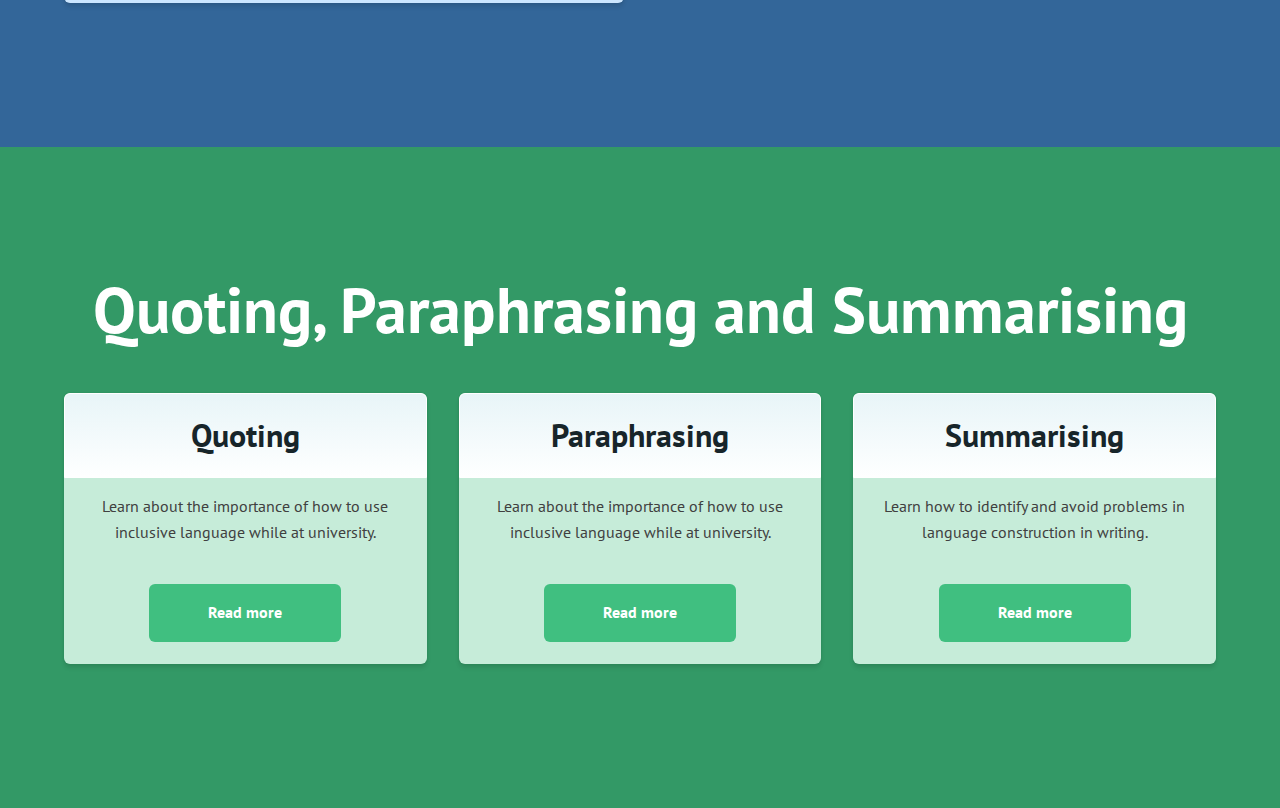
==== commit 08dc785c: "Changed some card and content styles Changed a label" ====
--- a/Landing-page/index.html
+++ b/Landing-page/index.html
@@ -2,6 +2,7 @@
 <html lang="en">
   <head>
     <meta charset="utf-8">
+    <meta name="viewport" content="width=device-width">
     <link rel="stylesheet" href="style.css">
     <link rel="stylesheet" href="https://use.fontawesome.com/releases/v5.8.2/css/all.css" integrity="sha384-oS3vJWv+0UjzBfQzYUhtDYW+Pj2yciDJxpsK1OYPAYjqT085Qq/1cq5FLXAZQ7Ay" crossorigin="anonymous">
     <link rel="stylesheet" href="cardstyle.css">
@@ -123,7 +124,7 @@
         <div class="card-wrap">
           <div class="card inlang flex-item">
             <div class="card-header">
-              <h3 class="title">Language and backgrounds</h3>
+              <h3 class="title">Language and background</h3>
             </div>
             <div class="card-main">
               <div class="main-description">
--- a/Landing-page/style.css
+++ b/Landing-page/style.css
@@ -113,7 +113,7 @@
 }
 
 .bg-colour3{
-  background:  #999966;
+  background:  #339966;
 }
 
 .bg-colour4{
--- a/Landing-page/cardstyle.css
+++ b/Landing-page/cardstyle.css
@@ -25,12 +25,13 @@
 .card {
   border-radius: 6px;
   box-shadow: 0 4px 4px rgba(0,0,0,.1), 0 0 2px rgba(0,0,0,.1);
-  /*display: flex;*/
   flex-direction: column;
   overflow: hidden;
   transition: all .2s ease;
   background-color: #ebc6c6;
 }
+
+
 
 /*Card colour for formal writing*/
 .fw{
@@ -49,11 +50,11 @@
 
 /*card colour for qps*/
 .qps {
-  background-color: #ebebe0;
+  background-color: #c6ecd9;
 }
 
 .card:hover {
-  box-shadow: 0 10px 10px rgba(0,0,0,.15), 0 4px 8px rgba(0,0,0,.15);
+  box-shadow: 0 10px 10px rgba(0,0,0,.2), 0 4px 8px rgba(0,0,0,.2);
   transform: scale(1.05);
   transform: translateZ(0);
 }
@@ -72,7 +73,6 @@
 
 .title {
   color: #17252a;
-
   margin: 0;
   text-align: center;
 }
@@ -85,15 +85,22 @@
 .main-description p {
   color: #404040;
   margin: 0;
+  flex-direction: column;
 }
 
 .card-footer {
-  border-top: 1px solid #eee;
+  display: flex;
+  padding: .4em;
+  flex-direction: column;
+  align-items: center;
+}
+
+span.card-button {
   display: none;
-  padding: .4em;
 }
 
 .card-button {
+  width: 10rem;
   display: block;
   color: #eeeeee;
   font-weight: 800;
@@ -101,7 +108,16 @@
   background-color: #bf4040;
   border-radius: 6px;
   padding: 1rem;
-  margin-top: 3rem;
+  margin: 1rem 0;
+  text-decoration: none;
+}
+
+a.card-button:visited {
+  color: white;
+}
+
+a.card-button:hover {
+
 }
 
 /*button colour for Fomal Writing*/
@@ -121,10 +137,10 @@
 
 /*button colour for qps*/
 .qps-b{
-  background-color: #adad85;
+  background-color: #40bf80;
 }
 .card-button:hover {
-  text-decoration: underline;
+  text-decoration: none;
 }
 
 .card-button:visited {
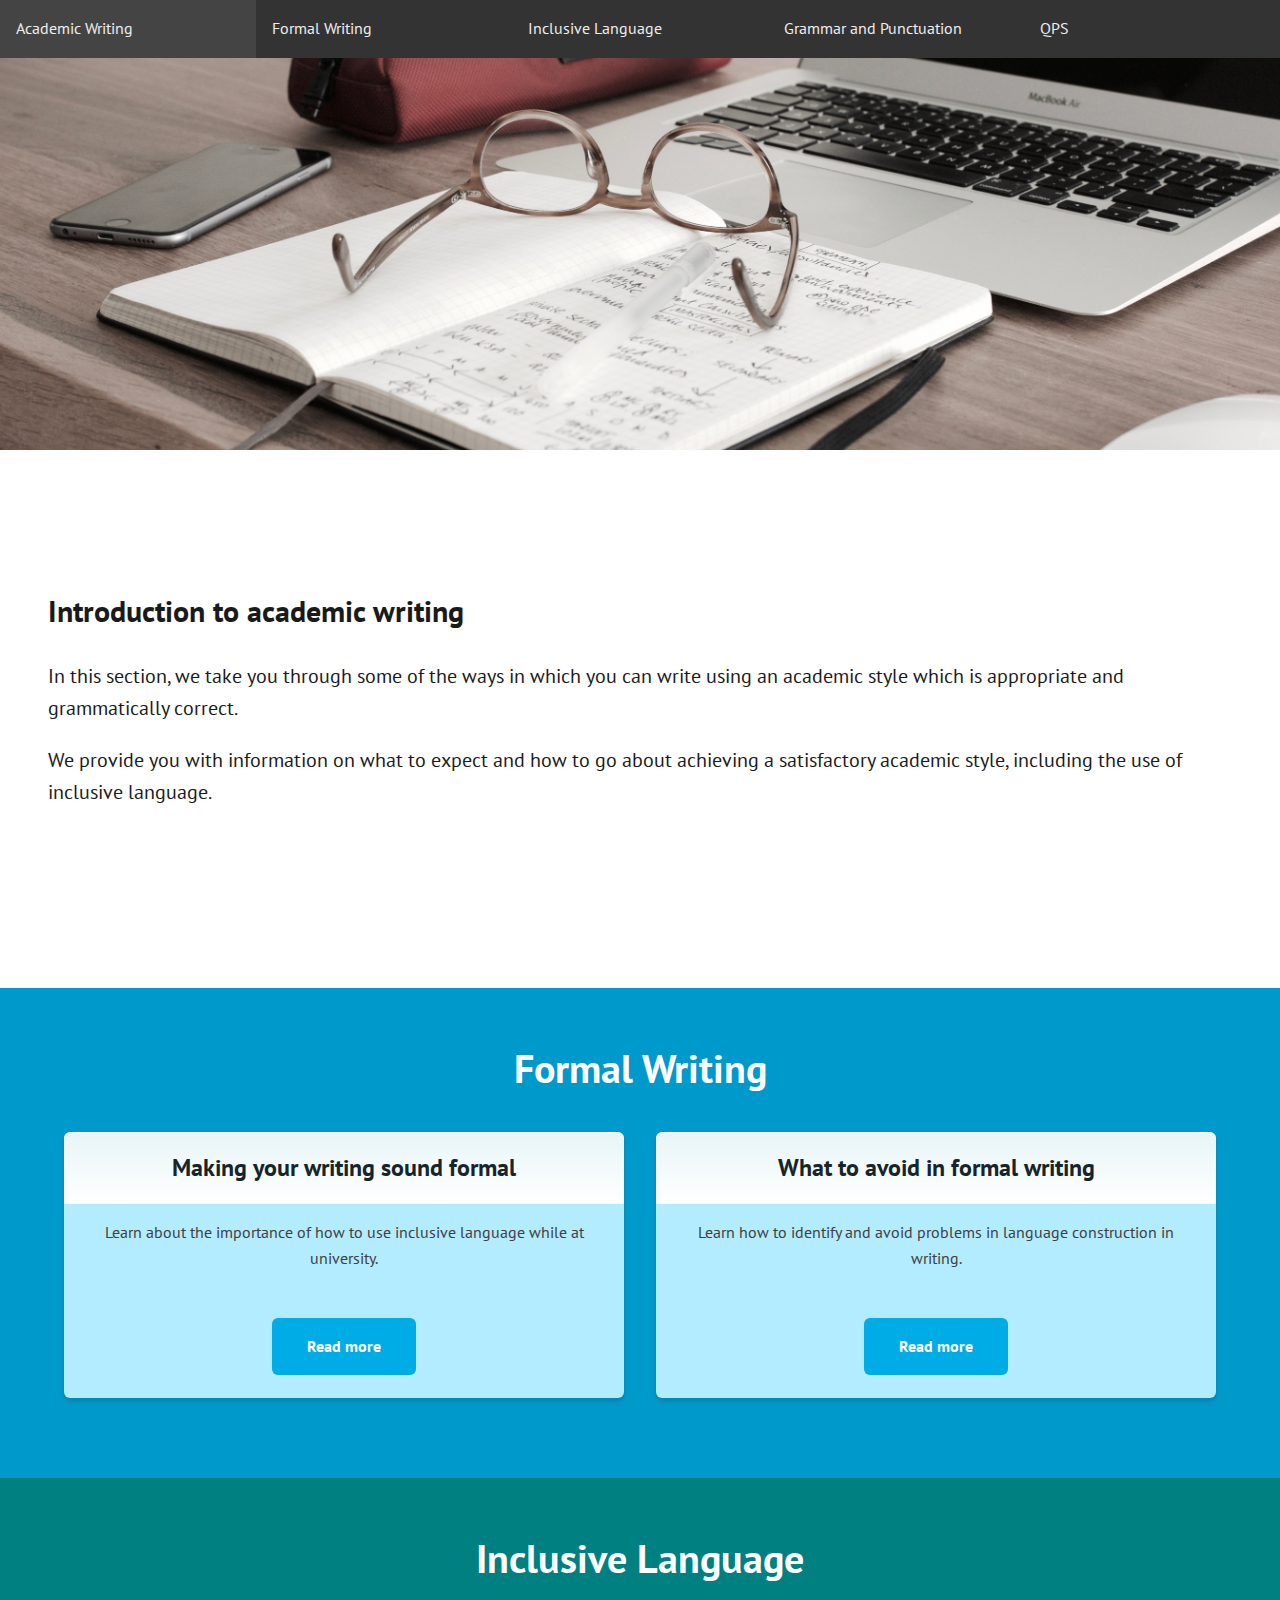
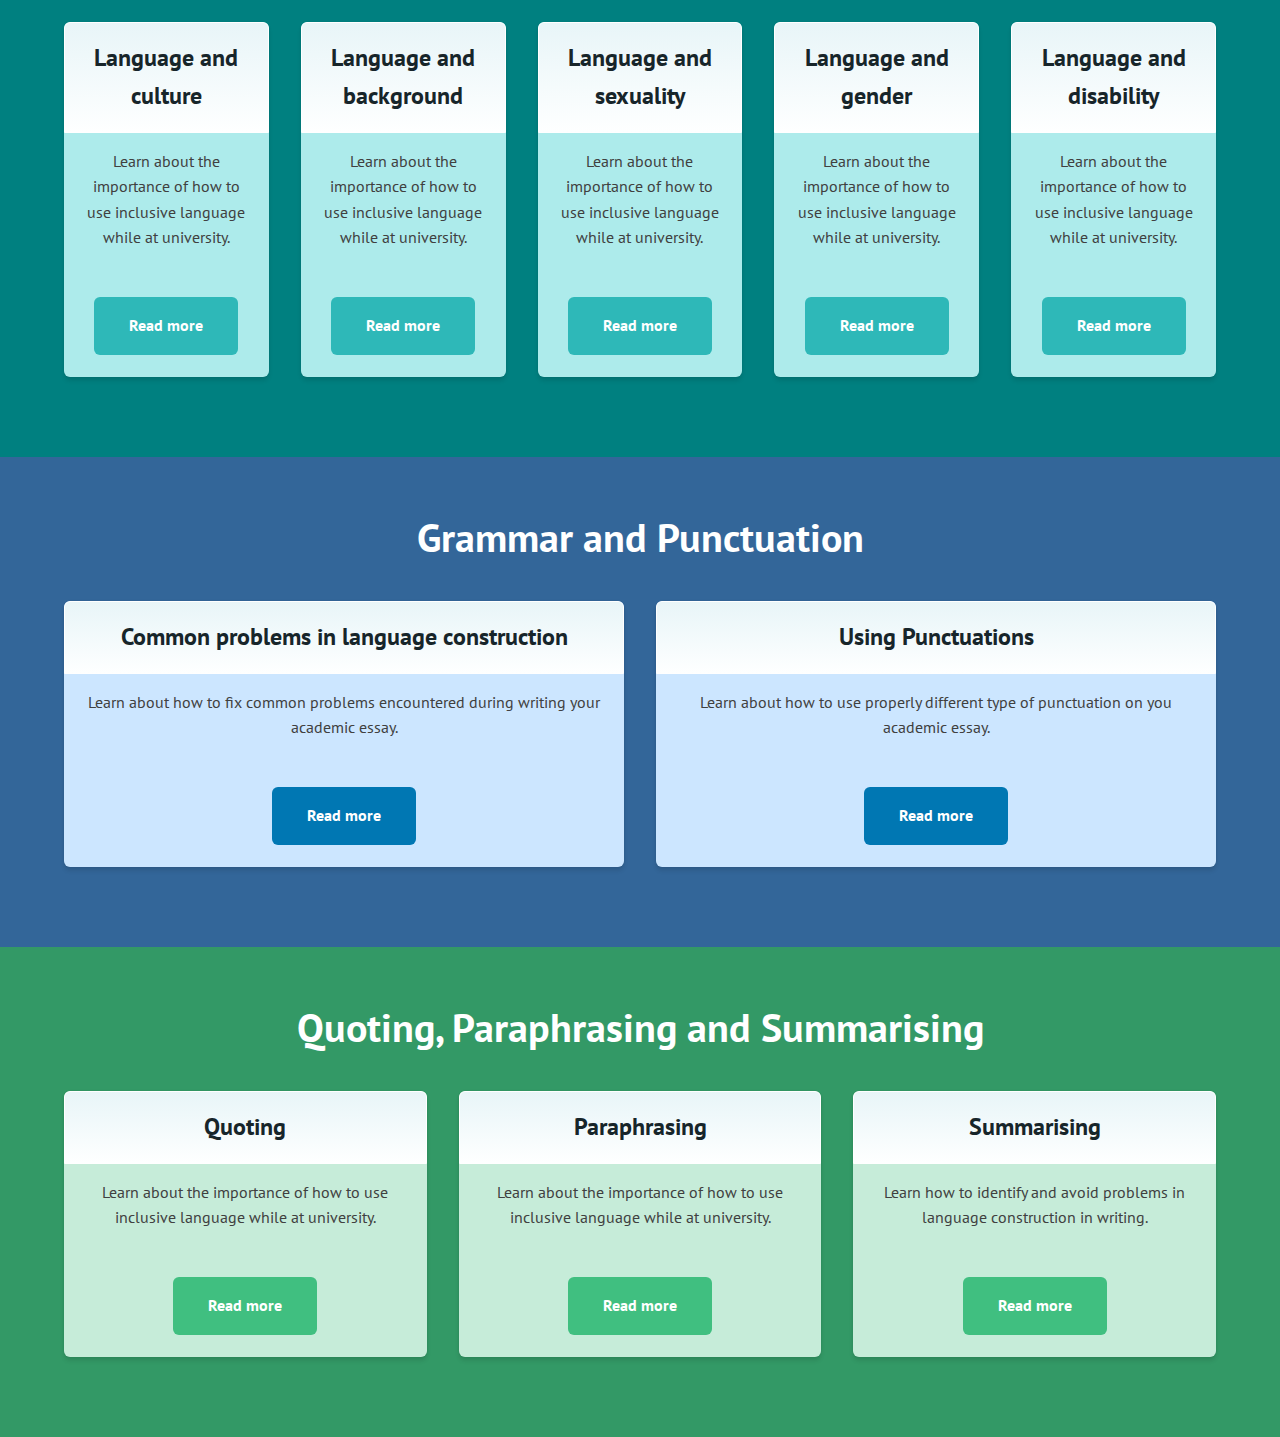
==== commit 92b12148: "Fixed meta viewport issues" ====
--- a/Landing-page/index.html
+++ b/Landing-page/index.html
@@ -2,7 +2,7 @@
 <html lang="en">
   <head>
     <meta charset="utf-8">
-    <meta name="viewport" content="width=device-width">
+    <meta name="viewport" content="width=device-width, initial-scale=1.0">
     <link rel="stylesheet" href="style.css">
     <link rel="stylesheet" href="https://use.fontawesome.com/releases/v5.8.2/css/all.css" integrity="sha384-oS3vJWv+0UjzBfQzYUhtDYW+Pj2yciDJxpsK1OYPAYjqT085Qq/1cq5FLXAZQ7Ay" crossorigin="anonymous">
     <link rel="stylesheet" href="cardstyle.css">
@@ -33,25 +33,24 @@
       </ul>
     </nav>
   </header>
+  <div class="section-head container">
+    <h1>Academic Writing</h1>
+  </div>
+</div>
+
+<!-- Description space-->
+<section id="description" class="section">
   <div class="section-main container">
-    <h1>Academicc Writing</h1>
-    <h2>Introduction to academic writing</h2>
-  </div>
-</div>
-
-<!-- Description space-->
-<section id="description" class="section bg-colour4">
-  <div class="section-main container">
-    <h2>Academic Writing</h2>
+    <h2 class="">Introduction to academic writing</h2>
     <p>In this section, we take you through some of the ways in which you can write using an academic style which is appropriate and grammatically correct.</p>
     <p> We provide you with information on what to expect and how to go about achieving a satisfactory academic style, including the use of inclusive language.</p>
-    <p>If you need further help with Academic writing, please contact the Academic Language and Learning Success Program (ALLSP), who can further assist you with academic skills development.</p>
+    <!-- <p>If you need further help with Academic writing, please contact the Academic Language and Learning Success Program (ALLSP), who can further assist you with academic skills development.</p> -->
 
   </div>
 </section>
 
 <!-- Formal Writing-->
-<section id="formalwriting" class="section">
+<section id="formalwriting" class="section bg-colour4">
   <div class="container">
     <h2 class="section-head">Formal Writing</h2>
 
--- a/Landing-page/style.css
+++ b/Landing-page/style.css
@@ -2,7 +2,7 @@
 
 body{
   font-family: 'PT Sans', sans-serif;
-  background-color: #0099cc;
+  background-color: white;
   margin: 0;
   color: #ffffff;
   line-height: 1.6;
@@ -12,7 +12,7 @@
 }
 
 h3{
-  font-size: 2rem;
+  font-size: 1.5rem;
 }
 
 /*Showcase Styling*/
@@ -41,13 +41,12 @@
 
 /*Description*/
 #description{
-  padding: 10rem 0;
+  font-size: 1.25rem;
+  padding: 4rem 0  7rem 0;
   color: #1a1a1a;
+  text-align: left;
 }
-/*Sections*/
-section {
-  padding: 20rem 0;
-}
+
 
 /*Navigation*/
 nav {
@@ -88,20 +87,18 @@
 }
 /*Utility Classes*/
 .container{
-  text-align: center;
+  /*text-align: center;*/
   margin: 0 auto;
-  padding: 5rem 3rem;
+  padding: 3rem 0;
   /*background: blue;*/
 }
 
 /*Section*/
-.section {
-  padding: 2rem 0;
-}
 
-.section-head{
-  font-size: 4rem;
+.section-head {
+  font-size: 2.5rem;
   margin: 0;
+  text-align: center;
 }
 
 .bg-colour1{
@@ -117,7 +114,7 @@
 }
 
 .bg-colour4{
-  background:  #ffffff;
+  background:  #0099cc;
 }
 /*
 .lead{
@@ -140,4 +137,8 @@
    #showcase h2 {
      /*font-size: 2rem;*/
    }
+
+   .container {
+      margin: 0 3rem;
+   }
  }
--- a/Landing-page/cardstyle.css
+++ b/Landing-page/cardstyle.css
@@ -25,13 +25,12 @@
 .card {
   border-radius: 6px;
   box-shadow: 0 4px 4px rgba(0,0,0,.1), 0 0 2px rgba(0,0,0,.1);
+  /*display: flex;*/
   flex-direction: column;
   overflow: hidden;
   transition: all .2s ease;
   background-color: #ebc6c6;
 }
-
-
 
 /*Card colour for formal writing*/
 .fw{
@@ -85,7 +84,9 @@
 .main-description p {
   color: #404040;
   margin: 0;
+  display: flex;
   flex-direction: column;
+   /*align-items: center;*/
 }
 
 .card-footer {
@@ -100,7 +101,7 @@
 }
 
 .card-button {
-  width: 10rem;
+  width: 7rem;
   display: block;
   color: #eeeeee;
   font-weight: 800;
@@ -108,16 +109,14 @@
   background-color: #bf4040;
   border-radius: 6px;
   padding: 1rem;
-  margin: 1rem 0;
+  margin-top: 1.5rem;
+  margin-bottom: 1rem;
   text-decoration: none;
+  text-align: center;
 }
 
 a.card-button:visited {
   color: white;
-}
-
-a.card-button:hover {
-
 }
 
 /*button colour for Fomal Writing*/
@@ -140,7 +139,7 @@
   background-color: #40bf80;
 }
 .card-button:hover {
-  text-decoration: none;
+  text-decoration: underline;
 }
 
 .card-button:visited {
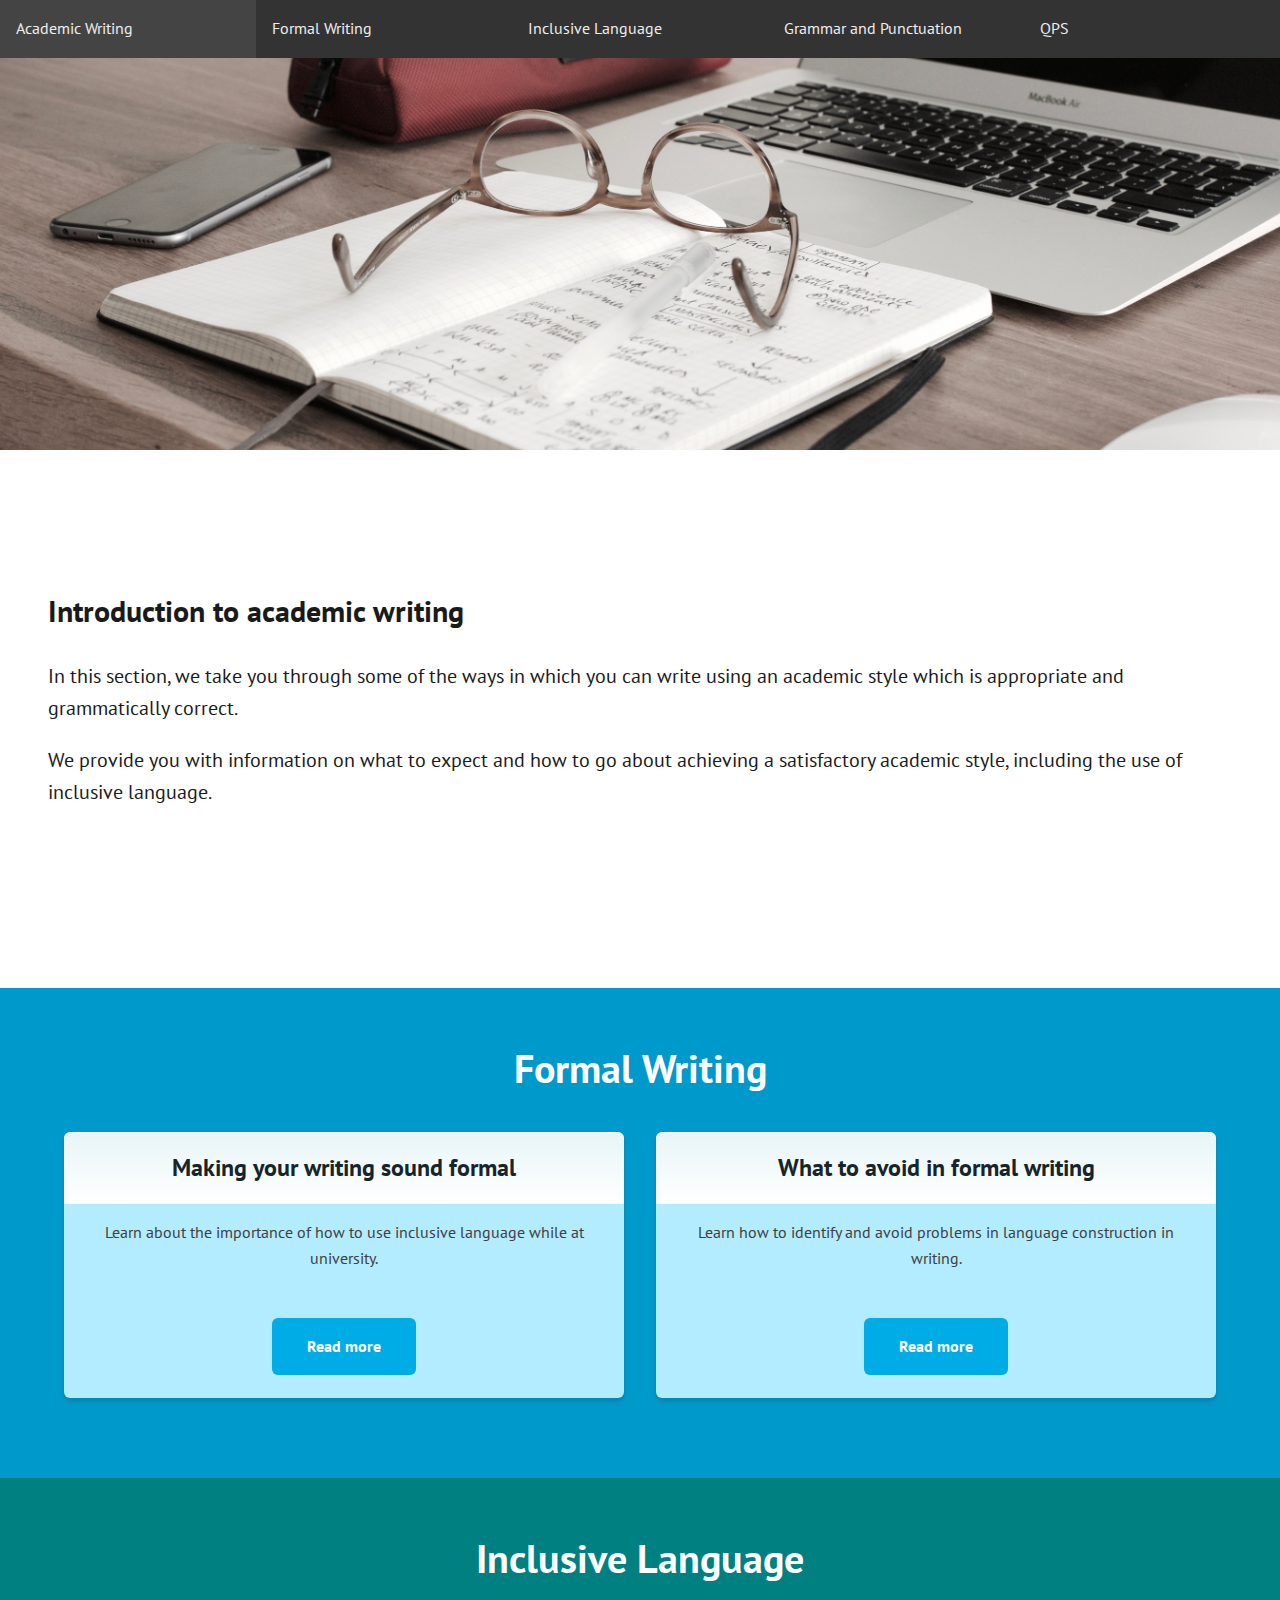
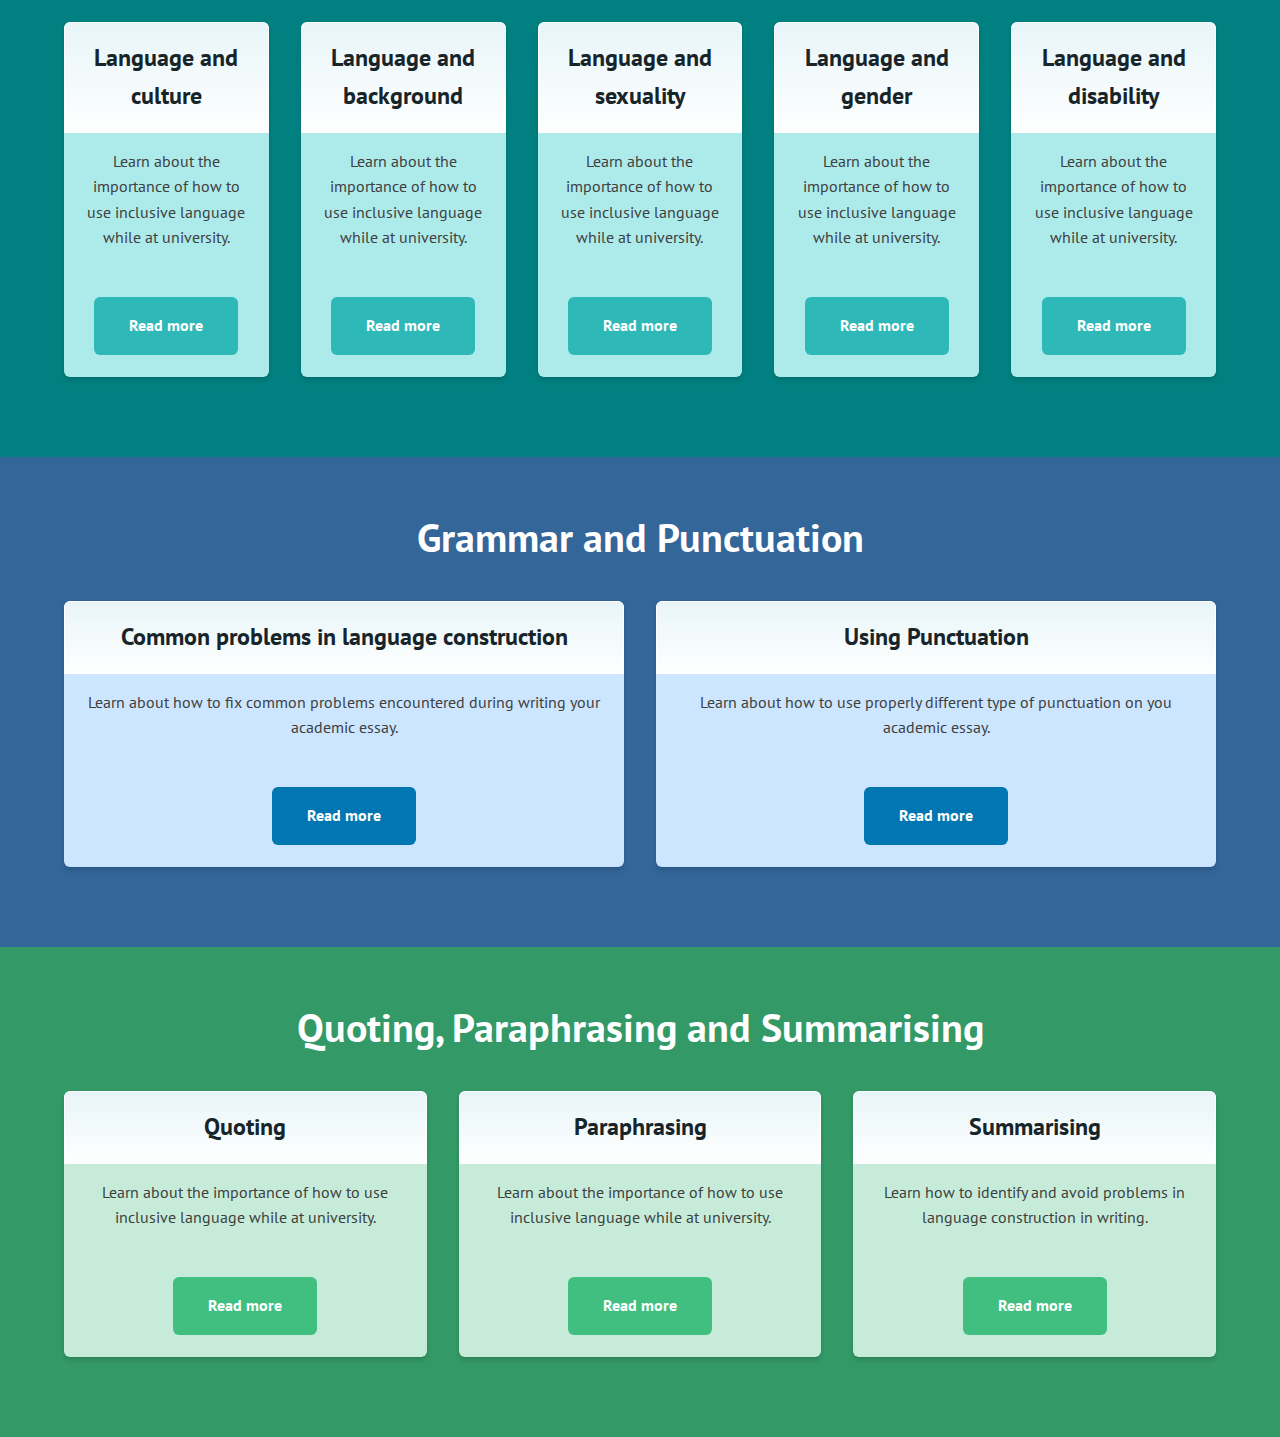
==== commit dba1a99f: "spelling correction" ====
--- a/Landing-page/index.html
+++ b/Landing-page/index.html
@@ -223,7 +223,7 @@
         <div class="card-wrap">
           <div class="card grapunc flex-item">
             <div class="card-header">
-              <h3 class="title">Using Punctuations</h3>
+              <h3 class="title">Using Punctuation</h3>
             </div>
             <div class="card-main">
               <div class="main-description">
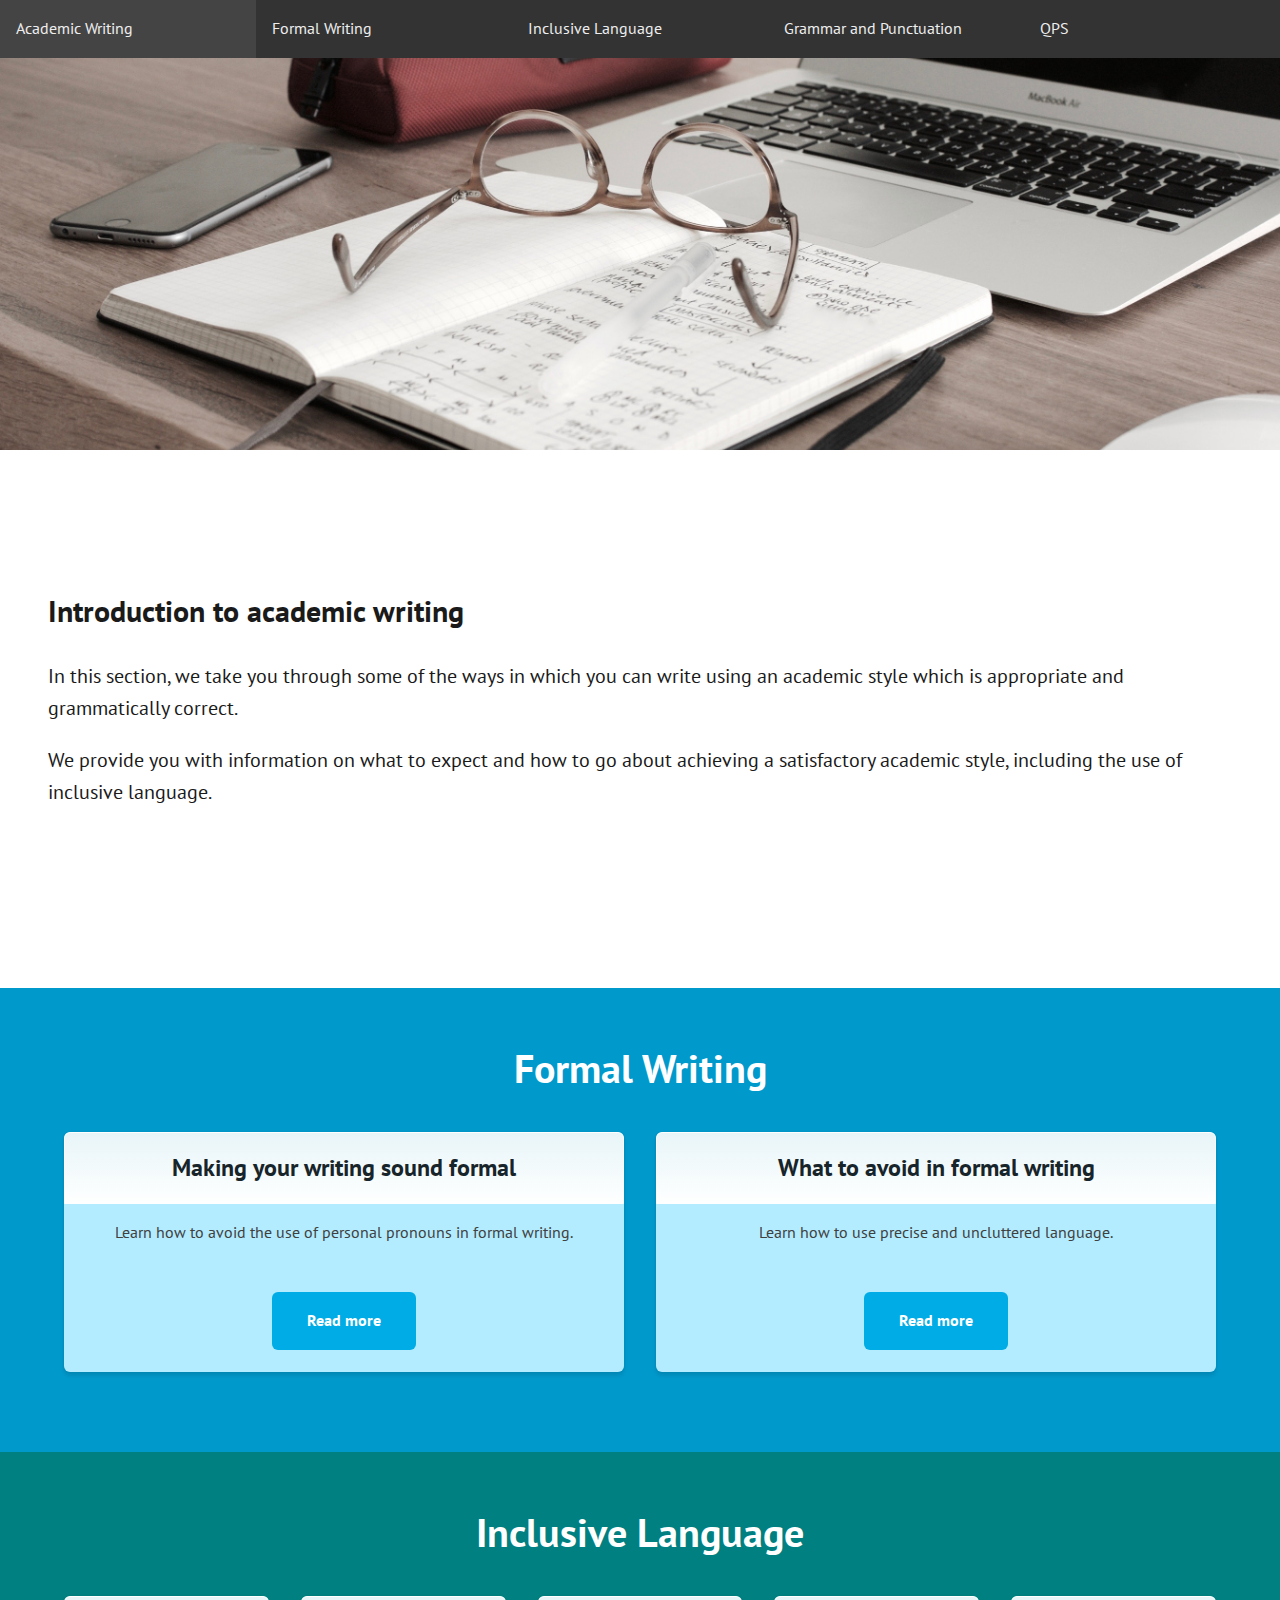
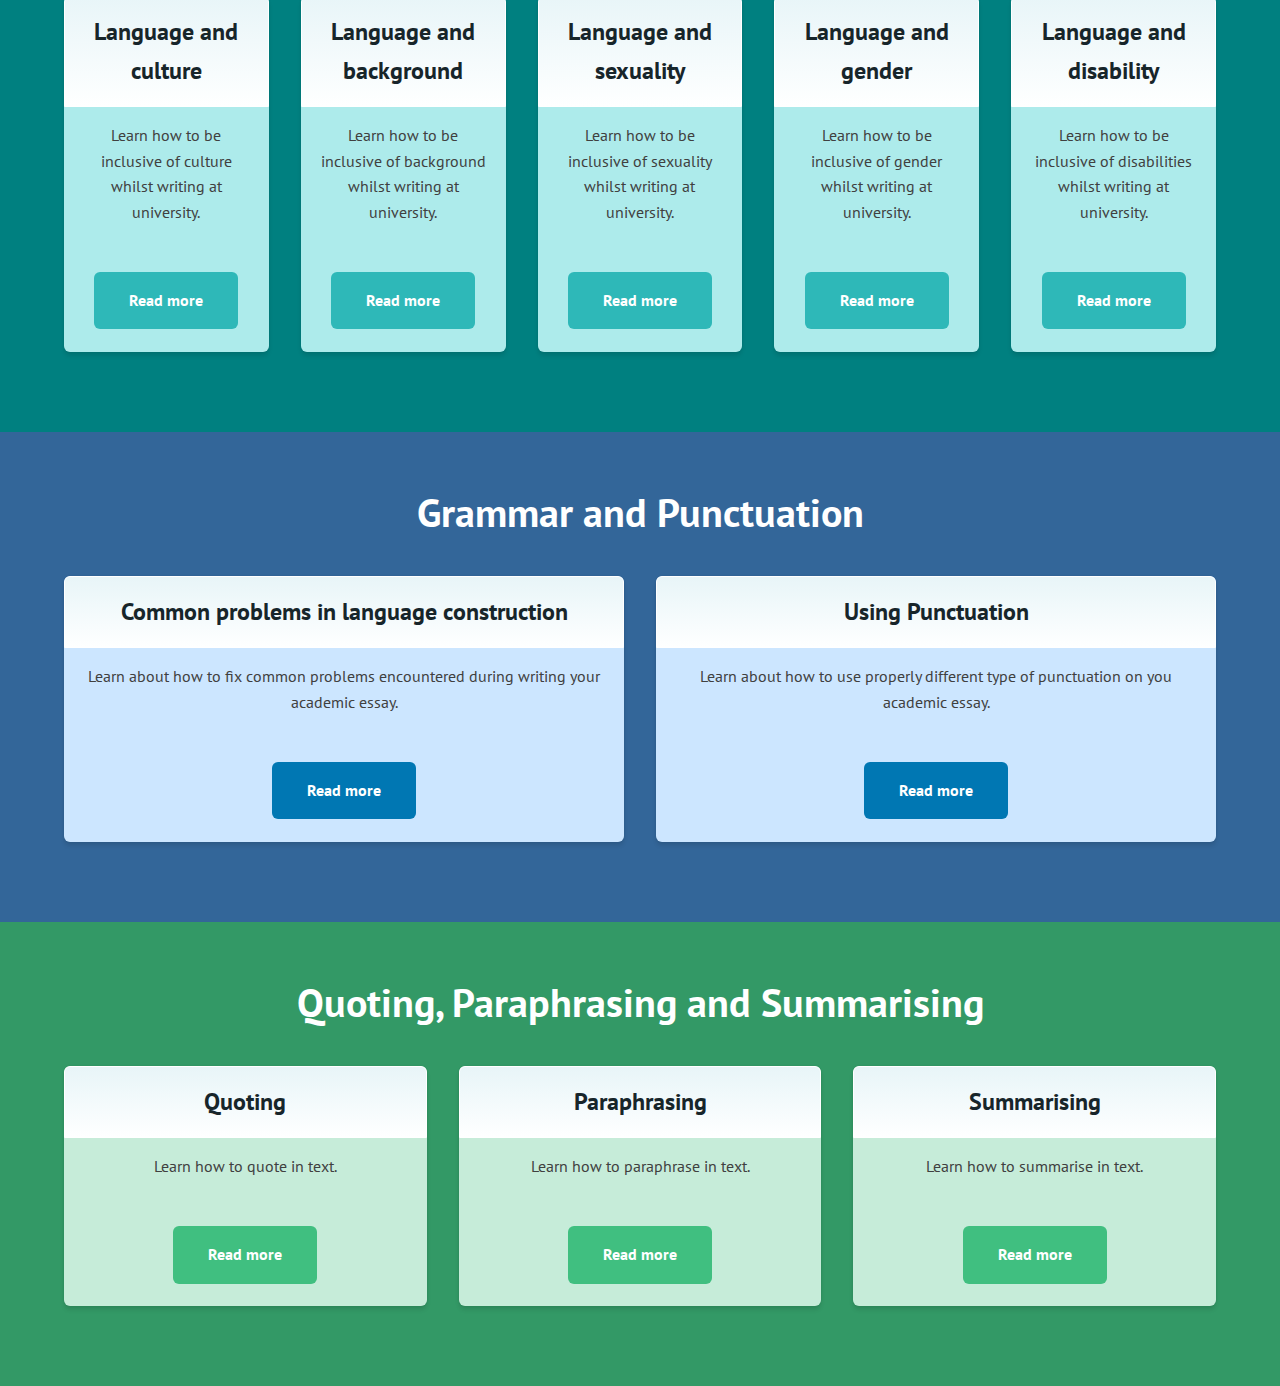
==== commit 9242de90: "added descriptions to cards" ====
--- a/Landing-page/index.html
+++ b/Landing-page/index.html
@@ -63,7 +63,7 @@
             </div>
             <div class="card-main">
               <div class="main-description">
-                <p>Learn about the importance of how to use inclusive language while at university. <span class="card-button fwb"><strong>Read more</strong></span></p>
+                <p>Learn how to avoid the use of personal pronouns in formal writing.<span class="card-button fwb"><strong>Read more</strong></span></p>
               </div>
             </div>
             <div class="card-footer">
@@ -81,7 +81,7 @@
             </div>
             <div class="card-main">
               <div class="main-description">
-                <p>Learn how to identify and avoid problems in language construction in writing. <span class="card-button fwb"><strong>Read more</strong></span></p>
+                <p>Learn how to use precise and uncluttered language. <span class="card-button fwb"><strong>Read more</strong></span></p>
               </div>
             </div>
             <div class="card-footer">
@@ -109,7 +109,7 @@
             </div>
             <div class="card-main">
               <div class="main-description">
-                <p>Learn about the importance of how to use inclusive language while at university. <span class="card-button inlang-b"><strong>Read more</strong></span></p>
+                <p>Learn how to be inclusive of culture whilst writing at university.<span class="card-button inlang-b"><strong>Read more</strong></span></p>
               </div>
             </div>
             <div class="card-footer">
@@ -127,7 +127,7 @@
             </div>
             <div class="card-main">
               <div class="main-description">
-                <p>Learn about the importance of how to use inclusive language while at university. <span class="card-button inlang-b"><strong>Read more</strong></span></p>
+                <p>Learn how to be inclusive of background whilst writing at university.<span class="card-button inlang-b"><strong>Read more</strong></span></p>
               </div>
             </div>
             <div class="card-footer">
@@ -145,7 +145,7 @@
             </div>
             <div class="card-main">
               <div class="main-description">
-                <p>Learn about the importance of how to use inclusive language while at university. <span class="card-button inlang-b"><strong>Read more</strong></span></p>
+                <p>Learn how to be inclusive of sexuality whilst writing at university.<span class="card-button inlang-b"><strong>Read more</strong></span></p>
               </div>
             </div>
             <div class="card-footer">
@@ -163,7 +163,7 @@
             </div>
             <div class="card-main">
               <div class="main-description">
-                <p>Learn about the importance of how to use inclusive language while at university. <span class="card-button inlang-b"><strong>Read more</strong></span></p>
+                <p>Learn how to be inclusive of gender whilst writing at university.<span class="card-button inlang-b"><strong>Read more</strong></span></p>
               </div>
             </div>
             <div class="card-footer">
@@ -181,7 +181,7 @@
             </div>
             <div class="card-main">
               <div class="main-description">
-                <p>Learn about the importance of how to use inclusive language while at university. <span class="card-button inlang-b"><strong>Read more</strong></span></p>
+                <p>Learn how to be inclusive of disabilities whilst writing at university.<span class="card-button inlang-b"><strong>Read more</strong></span></p>
               </div>
             </div>
             <div class="card-footer">
@@ -255,7 +255,7 @@
             </div>
             <div class="card-main">
               <div class="main-description">
-                <p>Learn about the importance of how to use inclusive language while at university. <span class="card-button qps-b"><strong>Read more</strong></span></p>
+                <p>Learn how to quote in text.<span class="card-button qps-b"><strong>Read more</strong></span></p>
               </div>
             </div>
             <div class="card-footer">
@@ -273,7 +273,7 @@
             </div>
             <div class="card-main">
               <div class="main-description">
-                <p>Learn about the importance of how to use inclusive language while at university. <span class="card-button qps-b"><strong>Read more</strong></span></p>
+                <p>Learn how to paraphrase in text.<span class="card-button qps-b"><strong>Read more</strong></span></p>
               </div>
             </div>
             <div class="card-footer">
@@ -291,7 +291,7 @@
             </div>
             <div class="card-main">
               <div class="main-description">
-                <p>Learn how to identify and avoid problems in language construction in writing. <span class="card-button qps-b"><strong>Read more</strong></span></p>
+                <p>Learn how to summarise in text.<span class="card-button qps-b"><strong>Read more</strong></span></p>
               </div>
             </div>
             <div class="card-footer">
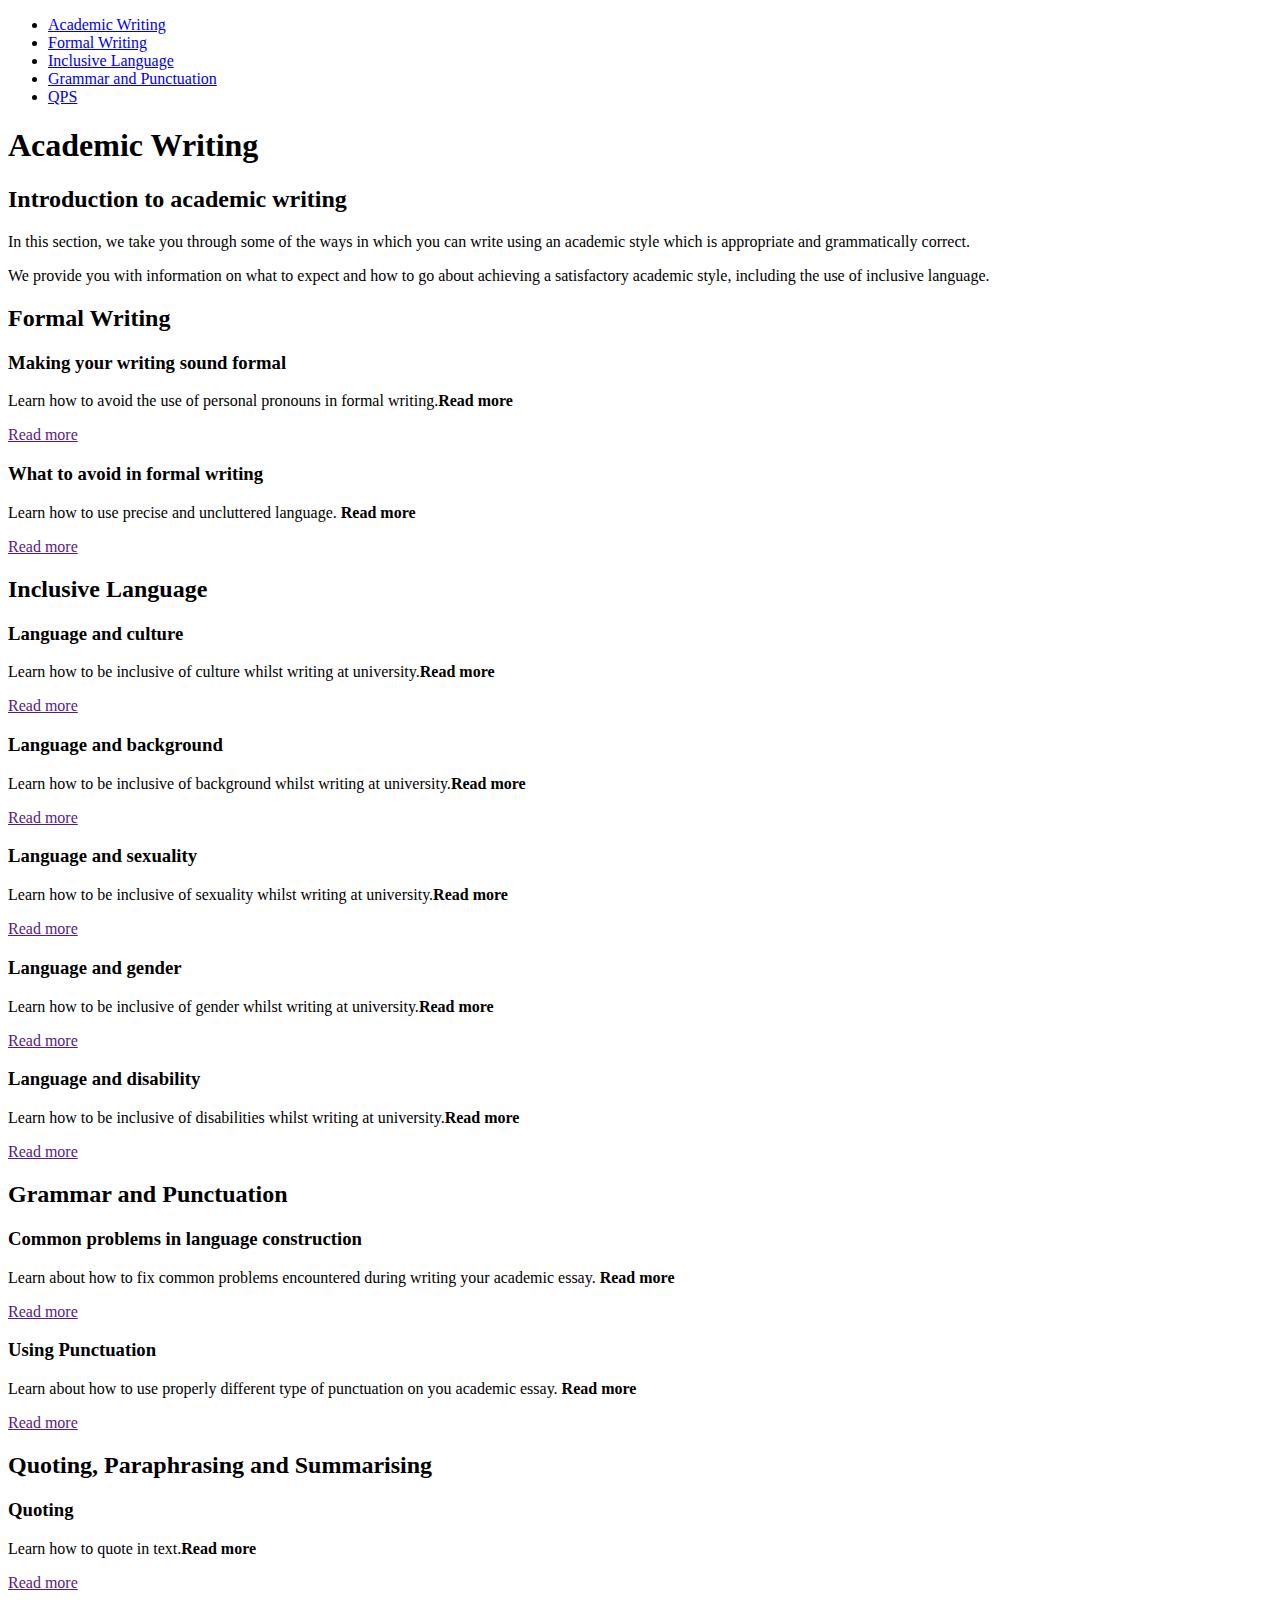
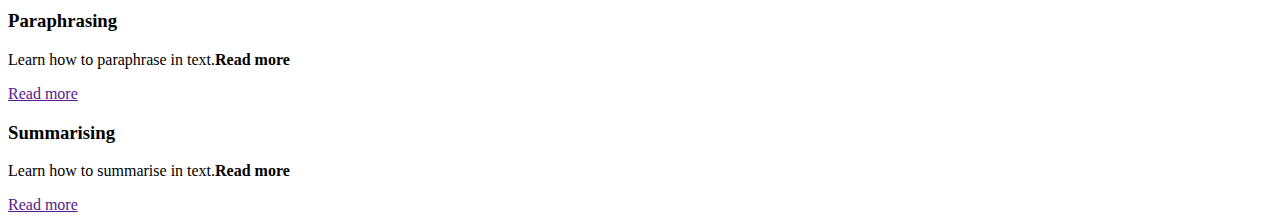
==== commit b1e5c153: "Merge branch 'master' of https://github.com/kprellora/FinalProject" ====
--- a/Landing-page/index.html
+++ b/Landing-page/index.html
@@ -19,7 +19,7 @@
           <a href="#showcase">Academic Writing</a>
         </li>
         <li>
-          <a href='#'>Formal Writing</a>
+          <a href='formal_writing.html'>Formal Writing</a>
         </li>
         <li>
           <a href='#'>Inclusive Language </a>
